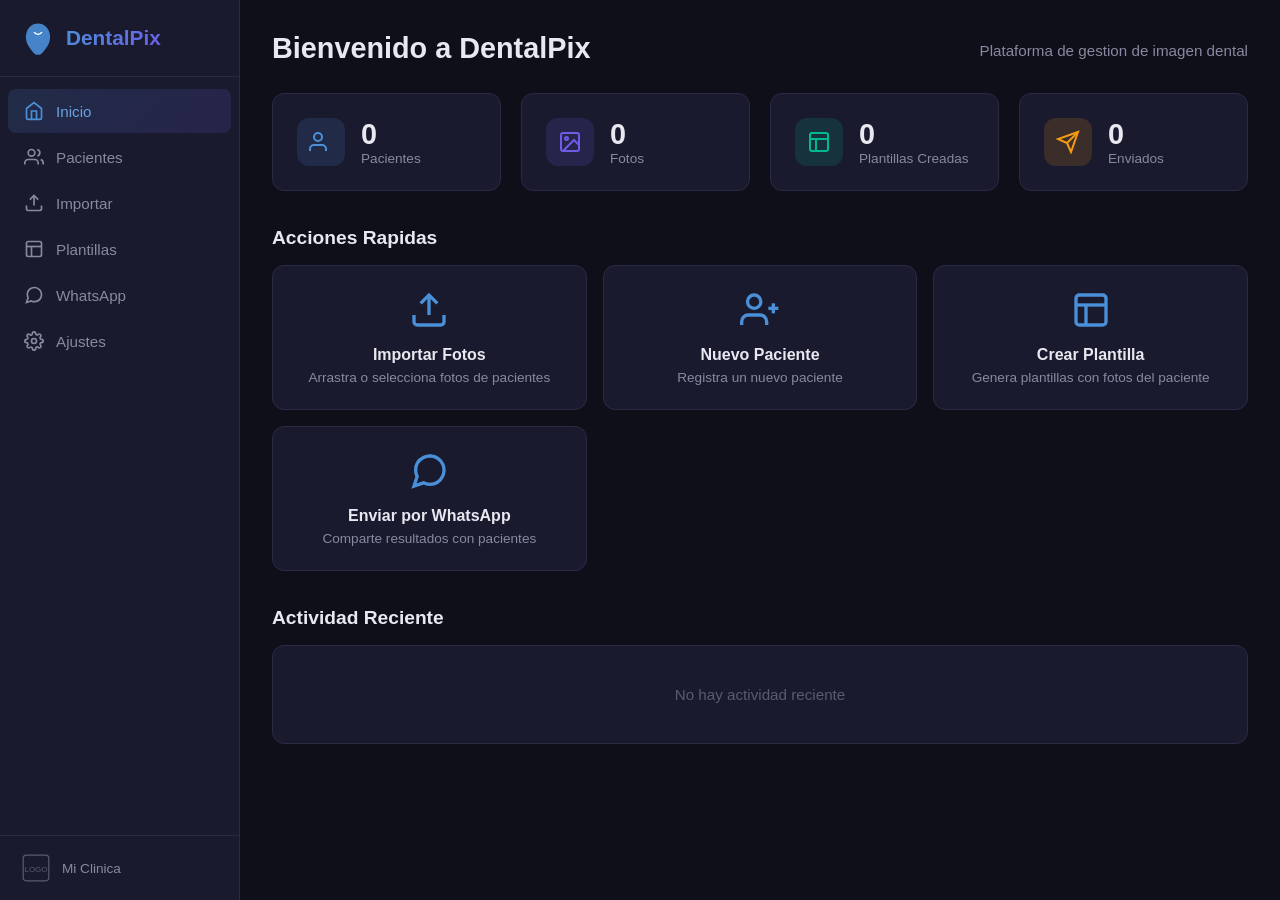
==== index.html @ 738d6d74 "feat: build DentalPix dental image platform Complete web platform for dental clinics to manage patie" ====
<!DOCTYPE html>
<html lang="es">
<head>
    <meta charset="UTF-8">
    <meta name="viewport" content="width=device-width, initial-scale=1.0">
    <title>DentalPix - Plataforma de Imagen Dental</title>
    <link rel="stylesheet" href="css/styles.css">
    <link rel="stylesheet" href="css/templates.css">
</head>
<body>
    <!-- Sidebar Navigation -->
    <nav id="sidebar">
        <div class="sidebar-header">
            <div class="brand">
                <svg class="brand-icon" viewBox="0 0 40 40" fill="none">
                    <path d="M20 4C14 4 10 8 8 12C6 16 6 22 8 26C10 30 14 36 17 38C18.5 39 19.5 39 20 38C20.5 39 21.5 39 23 38C26 36 30 30 32 26C34 22 34 16 32 12C30 8 26 4 20 4Z" fill="currentColor" opacity="0.9"/>
                    <path d="M16 14C16 14 18 16 20 16C22 16 24 14 24 14" stroke="white" stroke-width="1.5" stroke-linecap="round"/>
                </svg>
                <span class="brand-name">DentalPix</span>
            </div>
        </div>
        <ul class="nav-links">
            <li>
                <a href="#dashboard" class="nav-link active" data-view="dashboard">
                    <svg viewBox="0 0 24 24" fill="none" stroke="currentColor" stroke-width="2"><path d="M3 9l9-7 9 7v11a2 2 0 0 1-2 2H5a2 2 0 0 1-2-2z"/><polyline points="9 22 9 12 15 12 15 22"/></svg>
                    <span>Inicio</span>
                </a>
            </li>
            <li>
                <a href="#patients" class="nav-link" data-view="patients">
                    <svg viewBox="0 0 24 24" fill="none" stroke="currentColor" stroke-width="2"><path d="M17 21v-2a4 4 0 0 0-4-4H5a4 4 0 0 0-4 4v2"/><circle cx="9" cy="7" r="4"/><path d="M23 21v-2a4 4 0 0 0-3-3.87"/><path d="M16 3.13a4 4 0 0 1 0 7.75"/></svg>
                    <span>Pacientes</span>
                </a>
            </li>
            <li>
                <a href="#import" class="nav-link" data-view="import">
                    <svg viewBox="0 0 24 24" fill="none" stroke="currentColor" stroke-width="2"><path d="M21 15v4a2 2 0 0 1-2 2H5a2 2 0 0 1-2-2v-4"/><polyline points="17 8 12 3 7 8"/><line x1="12" y1="3" x2="12" y2="15"/></svg>
                    <span>Importar</span>
                </a>
            </li>
            <li>
                <a href="#templates" class="nav-link" data-view="templates">
                    <svg viewBox="0 0 24 24" fill="none" stroke="currentColor" stroke-width="2"><rect x="3" y="3" width="18" height="18" rx="2" ry="2"/><line x1="3" y1="9" x2="21" y2="9"/><line x1="9" y1="21" x2="9" y2="9"/></svg>
                    <span>Plantillas</span>
                </a>
            </li>
            <li>
                <a href="#whatsapp" class="nav-link" data-view="whatsapp">
                    <svg viewBox="0 0 24 24" fill="none" stroke="currentColor" stroke-width="2"><path d="M21 11.5a8.38 8.38 0 0 1-.9 3.8 8.5 8.5 0 0 1-7.6 4.7 8.38 8.38 0 0 1-3.8-.9L3 21l1.9-5.7a8.38 8.38 0 0 1-.9-3.8 8.5 8.5 0 0 1 4.7-7.6 8.38 8.38 0 0 1 3.8-.9h.5a8.48 8.48 0 0 1 8 8v.5z"/></svg>
                    <span>WhatsApp</span>
                </a>
            </li>
            <li>
                <a href="#settings" class="nav-link" data-view="settings">
                    <svg viewBox="0 0 24 24" fill="none" stroke="currentColor" stroke-width="2"><circle cx="12" cy="12" r="3"/><path d="M19.4 15a1.65 1.65 0 0 0 .33 1.82l.06.06a2 2 0 0 1 0 2.83 2 2 0 0 1-2.83 0l-.06-.06a1.65 1.65 0 0 0-1.82-.33 1.65 1.65 0 0 0-1 1.51V21a2 2 0 0 1-2 2 2 2 0 0 1-2-2v-.09A1.65 1.65 0 0 0 9 19.4a1.65 1.65 0 0 0-1.82.33l-.06.06a2 2 0 0 1-2.83 0 2 2 0 0 1 0-2.83l.06-.06A1.65 1.65 0 0 0 4.68 15a1.65 1.65 0 0 0-1.51-1H3a2 2 0 0 1-2-2 2 2 0 0 1 2-2h.09A1.65 1.65 0 0 0 4.6 9a1.65 1.65 0 0 0-.33-1.82l-.06-.06a2 2 0 0 1 0-2.83 2 2 0 0 1 2.83 0l.06.06A1.65 1.65 0 0 0 9 4.68a1.65 1.65 0 0 0 1-1.51V3a2 2 0 0 1 2-2 2 2 0 0 1 2 2v.09a1.65 1.65 0 0 0 1 1.51 1.65 1.65 0 0 0 1.82-.33l.06-.06a2 2 0 0 1 2.83 0 2 2 0 0 1 0 2.83l-.06.06A1.65 1.65 0 0 0 19.4 9a1.65 1.65 0 0 0 1.51 1H21a2 2 0 0 1 2 2 2 2 0 0 1-2 2h-.09a1.65 1.65 0 0 0-1.51 1z"/></svg>
                    <span>Ajustes</span>
                </a>
            </li>
        </ul>
        <div class="sidebar-footer">
            <div class="clinic-logo-small" id="sidebarLogo">
                <svg viewBox="0 0 40 40" fill="none" stroke="currentColor" stroke-width="1.5"><rect x="4" y="4" width="32" height="32" rx="4"/><text x="20" y="25" text-anchor="middle" font-size="10" fill="currentColor" stroke="none">LOGO</text></svg>
            </div>
            <span class="clinic-name" id="sidebarClinicName">Mi Clinica</span>
        </div>
    </nav>

    <!-- Main Content -->
    <main id="mainContent">
        <!-- Dashboard View -->
        <section id="view-dashboard" class="view active">
            <div class="view-header">
                <h1>Bienvenido a DentalPix</h1>
                <p class="subtitle">Plataforma de gestion de imagen dental</p>
            </div>
            <div class="stats-grid">
                <div class="stat-card">
                    <div class="stat-icon patients-icon">
                        <svg viewBox="0 0 24 24" fill="none" stroke="currentColor" stroke-width="2"><path d="M17 21v-2a4 4 0 0 0-4-4H5a4 4 0 0 0-4 4v2"/><circle cx="9" cy="7" r="4"/></svg>
                    </div>
                    <div class="stat-info">
                        <span class="stat-number" id="statPatients">0</span>
                        <span class="stat-label">Pacientes</span>
                    </div>
                </div>
                <div class="stat-card">
                    <div class="stat-icon photos-icon">
                        <svg viewBox="0 0 24 24" fill="none" stroke="currentColor" stroke-width="2"><rect x="3" y="3" width="18" height="18" rx="2"/><circle cx="8.5" cy="8.5" r="1.5"/><polyline points="21 15 16 10 5 21"/></svg>
                    </div>
                    <div class="stat-info">
                        <span class="stat-number" id="statPhotos">0</span>
                        <span class="stat-label">Fotos</span>
                    </div>
                </div>
                <div class="stat-card">
                    <div class="stat-icon templates-icon">
                        <svg viewBox="0 0 24 24" fill="none" stroke="currentColor" stroke-width="2"><rect x="3" y="3" width="18" height="18" rx="2" ry="2"/><line x1="3" y1="9" x2="21" y2="9"/><line x1="9" y1="21" x2="9" y2="9"/></svg>
                    </div>
                    <div class="stat-info">
                        <span class="stat-number" id="statTemplates">0</span>
                        <span class="stat-label">Plantillas Creadas</span>
                    </div>
                </div>
                <div class="stat-card">
                    <div class="stat-icon sent-icon">
                        <svg viewBox="0 0 24 24" fill="none" stroke="currentColor" stroke-width="2"><line x1="22" y1="2" x2="11" y2="13"/><polygon points="22 2 15 22 11 13 2 9 22 2"/></svg>
                    </div>
                    <div class="stat-info">
                        <span class="stat-number" id="statSent">0</span>
                        <span class="stat-label">Enviados</span>
                    </div>
                </div>
            </div>
            <div class="dashboard-actions">
                <h2>Acciones Rapidas</h2>
                <div class="action-cards">
                    <div class="action-card" onclick="window.app.navigate('import')">
                        <svg viewBox="0 0 24 24" fill="none" stroke="currentColor" stroke-width="2"><path d="M21 15v4a2 2 0 0 1-2 2H5a2 2 0 0 1-2-2v-4"/><polyline points="17 8 12 3 7 8"/><line x1="12" y1="3" x2="12" y2="15"/></svg>
                        <h3>Importar Fotos</h3>
                        <p>Arrastra o selecciona fotos de pacientes</p>
                    </div>
                    <div class="action-card" onclick="window.app.navigate('patients')">
                        <svg viewBox="0 0 24 24" fill="none" stroke="currentColor" stroke-width="2"><path d="M16 21v-2a4 4 0 0 0-4-4H5a4 4 0 0 0-4 4v2"/><circle cx="8.5" cy="7" r="4"/><line x1="20" y1="8" x2="20" y2="14"/><line x1="23" y1="11" x2="17" y2="11"/></svg>
                        <h3>Nuevo Paciente</h3>
                        <p>Registra un nuevo paciente</p>
                    </div>
                    <div class="action-card" onclick="window.app.navigate('templates')">
                        <svg viewBox="0 0 24 24" fill="none" stroke="currentColor" stroke-width="2"><rect x="3" y="3" width="18" height="18" rx="2" ry="2"/><line x1="3" y1="9" x2="21" y2="9"/><line x1="9" y1="21" x2="9" y2="9"/></svg>
                        <h3>Crear Plantilla</h3>
                        <p>Genera plantillas con fotos del paciente</p>
                    </div>
                    <div class="action-card" onclick="window.app.navigate('whatsapp')">
                        <svg viewBox="0 0 24 24" fill="none" stroke="currentColor" stroke-width="2"><path d="M21 11.5a8.38 8.38 0 0 1-.9 3.8 8.5 8.5 0 0 1-7.6 4.7 8.38 8.38 0 0 1-3.8-.9L3 21l1.9-5.7a8.38 8.38 0 0 1-.9-3.8 8.5 8.5 0 0 1 4.7-7.6 8.38 8.38 0 0 1 3.8-.9h.5a8.48 8.48 0 0 1 8 8v.5z"/></svg>
                        <h3>Enviar por WhatsApp</h3>
                        <p>Comparte resultados con pacientes</p>
                    </div>
                </div>
            </div>
            <div class="recent-activity">
                <h2>Actividad Reciente</h2>
                <div id="recentActivity" class="activity-list">
                    <p class="empty-state">No hay actividad reciente</p>
                </div>
            </div>
        </section>

        <!-- Patients View -->
        <section id="view-patients" class="view">
            <div class="view-header">
                <h1>Pacientes</h1>
                <button class="btn btn-primary" id="btnNewPatient">
                    <svg viewBox="0 0 24 24" fill="none" stroke="currentColor" stroke-width="2"><line x1="12" y1="5" x2="12" y2="19"/><line x1="5" y1="12" x2="19" y2="12"/></svg>
                    Nuevo Paciente
                </button>
            </div>
            <div class="search-bar">
                <svg viewBox="0 0 24 24" fill="none" stroke="currentColor" stroke-width="2"><circle cx="11" cy="11" r="8"/><line x1="21" y1="21" x2="16.65" y2="16.65"/></svg>
                <input type="text" id="searchPatients" placeholder="Buscar paciente por nombre o telefono...">
            </div>
            <div id="patientsList" class="patients-grid">
                <div class="empty-state-card">
                    <svg viewBox="0 0 24 24" fill="none" stroke="currentColor" stroke-width="1.5"><path d="M16 21v-2a4 4 0 0 0-4-4H5a4 4 0 0 0-4 4v2"/><circle cx="8.5" cy="7" r="4"/><line x1="20" y1="8" x2="20" y2="14"/><line x1="23" y1="11" x2="17" y2="11"/></svg>
                    <h3>No hay pacientes</h3>
                    <p>Registra tu primer paciente para comenzar</p>
                </div>
            </div>
        </section>

        <!-- Import View -->
        <section id="view-import" class="view">
            <div class="view-header">
                <h1>Importar Fotos</h1>
                <div class="import-patient-selector">
                    <label for="importPatientSelect">Paciente:</label>
                    <select id="importPatientSelect">
                        <option value="">-- Seleccionar paciente --</option>
                    </select>
                    <select id="importPhotoType">
                        <option value="initial">Fotos Iniciales</option>
                        <option value="final">Fotos Finales</option>
                    </select>
                </div>
            </div>
            <div class="import-area" id="dropZone">
                <div class="drop-zone-content">
                    <svg viewBox="0 0 64 64" fill="none" stroke="currentColor" stroke-width="2">
                        <rect x="8" y="8" width="48" height="48" rx="4" stroke-dasharray="4 4"/>
                        <polyline points="40 28 32 20 24 28"/>
                        <line x1="32" y1="20" x2="32" y2="44"/>
                    </svg>
                    <h3>Arrastra tus fotos aqui</h3>
                    <p>o haz clic para seleccionar archivos</p>
                    <p class="drop-hint">Soporta JPG, PNG, WEBP - Maximo 20MB por imagen</p>
                    <input type="file" id="fileInput" multiple accept="image/*" hidden>
                    <button class="btn btn-secondary" id="btnSelectFiles">Seleccionar Archivos</button>
                    <button class="btn btn-outline" id="btnSelectFolder">Seleccionar Carpeta</button>
                    <input type="file" id="folderInput" webkitdirectory directory multiple hidden>
                </div>
            </div>
            <div class="import-options">
                <label class="checkbox-label">
                    <input type="checkbox" id="autoCropEnabled" checked>
                    <span>Recorte automatico inteligente</span>
                </label>
                <label class="checkbox-label">
                    <input type="checkbox" id="autoEnhance" checked>
                    <span>Mejora automatica de brillo/contraste</span>
                </label>
            </div>
            <div id="importPreview" class="import-preview" style="display:none">
                <h2>Vista Previa <span id="importCount"></span></h2>
                <div id="previewGrid" class="preview-grid"></div>
                <div class="import-actions">
                    <button class="btn btn-primary" id="btnConfirmImport">Confirmar Importacion</button>
                    <button class="btn btn-secondary" id="btnClearImport">Limpiar</button>
                </div>
            </div>
        </section>

        <!-- Templates View -->
        <section id="view-templates" class="view">
            <div class="view-header">
                <h1>Plantillas</h1>
                <div class="template-controls">
                    <select id="templatePatientSelect">
                        <option value="">-- Seleccionar paciente --</option>
                    </select>
                    <select id="templateType">
                        <option value="initial">Plantilla Inicial</option>
                        <option value="final">Plantilla Final</option>
                        <option value="comparison">Antes / Despues</option>
                    </select>
                </div>
            </div>
            <div class="template-selector">
                <h2>Elige un Estilo de Plantilla</h2>
                <div id="templateOptions" class="template-options">
                    <div class="template-option selected" data-template="classic">
                        <div class="template-thumb classic-thumb">
                            <div class="t-row"><div class="t-cell"></div><div class="t-cell"></div></div>
                            <div class="t-row"><div class="t-cell"></div><div class="t-cell"></div></div>
                        </div>
                        <span>Clasico 2x2</span>
                    </div>
                    <div class="template-option" data-template="modern">
                        <div class="template-thumb modern-thumb">
                            <div class="t-cell wide"></div>
                            <div class="t-row"><div class="t-cell"></div><div class="t-cell"></div><div class="t-cell"></div></div>
                        </div>
                        <span>Moderno</span>
                    </div>
                    <div class="template-option" data-template="elegant">
                        <div class="template-thumb elegant-thumb">
                            <div class="t-row"><div class="t-cell"></div><div class="t-cell tall"></div></div>
                            <div class="t-cell wide"></div>
                        </div>
                        <span>Elegante</span>
                    </div>
                    <div class="template-option" data-template="grid3">
                        <div class="template-thumb grid3-thumb">
                            <div class="t-row"><div class="t-cell"></div><div class="t-cell"></div><div class="t-cell"></div></div>
                            <div class="t-row"><div class="t-cell"></div><div class="t-cell"></div><div class="t-cell"></div></div>
                        </div>
                        <span>Cuadricula 3x2</span>
                    </div>
                    <div class="template-option" data-template="beforeafter">
                        <div class="template-thumb ba-thumb">
                            <div class="t-row"><div class="t-cell"></div><div class="t-divider"></div><div class="t-cell"></div></div>
                        </div>
                        <span>Antes/Despues</span>
                    </div>
                    <div class="template-option" data-template="panoramic">
                        <div class="template-thumb pano-thumb">
                            <div class="t-cell wide"></div>
                            <div class="t-row"><div class="t-cell"></div><div class="t-cell"></div></div>
                        </div>
                        <span>Panoramico</span>
                    </div>
                </div>
            </div>
            <div class="template-customization">
                <div class="custom-row">
                    <label>Color de fondo:</label>
                    <input type="color" id="templateBgColor" value="#1a1a2e">
                    <label>Color del texto:</label>
                    <input type="color" id="templateTextColor" value="#ffffff">
                    <label>Borde de fotos:</label>
                    <input type="range" id="templateBorderRadius" min="0" max="20" value="8">
                    <span id="borderRadiusValue">8px</span>
                </div>
                <div class="custom-row">
                    <label>Titulo:</label>
                    <input type="text" id="templateTitle" placeholder="Ej: Tratamiento Ortodoncia">
                    <label>Subtitulo:</label>
                    <input type="text" id="templateSubtitle" placeholder="Ej: Paciente: Juan Garcia">
                </div>
            </div>
            <div class="template-canvas-container">
                <canvas id="templateCanvas" width="1200" height="900"></canvas>
            </div>
            <div class="template-actions">
                <button class="btn btn-primary" id="btnGenerateTemplate">Generar Plantilla</button>
                <button class="btn btn-secondary" id="btnDownloadTemplate">Descargar PNG</button>
                <button class="btn btn-success" id="btnShareWhatsApp">Enviar por WhatsApp</button>
            </div>
        </section>

        <!-- WhatsApp View -->
        <section id="view-whatsapp" class="view">
            <div class="view-header">
                <h1>Centro de WhatsApp</h1>
                <p class="subtitle">Envia plantillas a tus pacientes y gestiona comandos rapidos</p>
            </div>
            <div class="whatsapp-layout">
                <div class="whatsapp-command-panel">
                    <h2>Comando Rapido</h2>
                    <p class="help-text">Escribe el nombre del paciente para buscar automaticamente sus fotos y generar la plantilla</p>
                    <div class="command-input-area">
                        <div class="command-prefix">&gt;</div>
                        <input type="text" id="whatsappCommand" placeholder="Nombre del paciente..." autocomplete="off">
                        <button class="btn btn-primary" id="btnExecuteCommand">Buscar</button>
                    </div>
                    <div id="commandResults" class="command-results" style="display:none"></div>
                </div>
                <div class="whatsapp-send-panel">
                    <h2>Envio Directo</h2>
                    <div class="send-form">
                        <div class="form-group">
                            <label>Paciente:</label>
                            <select id="whatsappPatientSelect">
                                <option value="">-- Seleccionar --</option>
                            </select>
                        </div>
                        <div class="form-group">
                            <label>Telefono:</label>
                            <input type="tel" id="whatsappPhone" placeholder="+34 612 345 678">
                        </div>
                        <div class="form-group">
                            <label>Mensaje:</label>
                            <textarea id="whatsappMessage" rows="4" placeholder="Hola {nombre}, aqui tienes tus fotos del tratamiento..."></textarea>
                        </div>
                        <div class="form-group">
                            <label>Adjuntar:</label>
                            <div class="attachment-options">
                                <label class="checkbox-label">
                                    <input type="checkbox" id="attachInitial" checked>
                                    <span>Plantilla Inicial</span>
                                </label>
                                <label class="checkbox-label">
                                    <input type="checkbox" id="attachFinal">
                                    <span>Plantilla Final</span>
                                </label>
                                <label class="checkbox-label">
                                    <input type="checkbox" id="attachComparison">
                                    <span>Antes/Despues</span>
                                </label>
                            </div>
                        </div>
                        <button class="btn btn-success btn-large" id="btnSendWhatsApp">
                            <svg viewBox="0 0 24 24" fill="none" stroke="currentColor" stroke-width="2"><path d="M21 11.5a8.38 8.38 0 0 1-.9 3.8 8.5 8.5 0 0 1-7.6 4.7 8.38 8.38 0 0 1-3.8-.9L3 21l1.9-5.7a8.38 8.38 0 0 1-.9-3.8 8.5 8.5 0 0 1 4.7-7.6 8.38 8.38 0 0 1 3.8-.9h.5a8.48 8.48 0 0 1 8 8v.5z"/></svg>
                            Enviar por WhatsApp
                        </button>
                    </div>
                </div>
            </div>
            <div class="whatsapp-history">
                <h2>Historial de Envios</h2>
                <div id="sendHistory" class="history-list">
                    <p class="empty-state">No hay envios registrados</p>
                </div>
            </div>
        </section>

        <!-- Settings View -->
        <section id="view-settings" class="view">
            <div class="view-header">
                <h1>Ajustes de la Clinica</h1>
            </div>
            <div class="settings-grid">
                <div class="settings-card">
                    <h2>Datos de la Clinica</h2>
                    <div class="form-group">
                        <label>Nombre de la Clinica:</label>
                        <input type="text" id="settingClinicName" placeholder="Clinica Dental Ejemplo">
                    </div>
                    <div class="form-group">
                        <label>Telefono:</label>
                        <input type="tel" id="settingClinicPhone" placeholder="+34 912 345 678">
                    </div>
                    <div class="form-group">
                        <label>Email:</label>
                        <input type="email" id="settingClinicEmail" placeholder="info@clinica.com">
                    </div>
                    <div class="form-group">
                        <label>Web:</label>
                        <input type="url" id="settingClinicWeb" placeholder="https://www.clinica.com">
                    </div>
                    <div class="form-group">
                        <label>Direccion:</label>
                        <input type="text" id="settingClinicAddress" placeholder="Calle Ejemplo 123, Madrid">
                    </div>
                </div>
                <div class="settings-card">
                    <h2>Logo de la Clinica</h2>
                    <div class="logo-upload-area" id="logoUploadArea">
                        <div id="logoPreview" class="logo-preview">
                            <svg viewBox="0 0 64 64" fill="none" stroke="currentColor" stroke-width="1.5"><rect x="8" y="8" width="48" height="48" rx="8"/><circle cx="24" cy="28" r="6"/><path d="M56 44L42 30L16 56"/></svg>
                            <p>Arrastra tu logo aqui o haz clic</p>
                        </div>
                        <input type="file" id="logoInput" accept="image/*" hidden>
                    </div>
                    <button class="btn btn-secondary" id="btnRemoveLogo">Quitar Logo</button>
                </div>
                <div class="settings-card">
                    <h2>Ruta de Pacientes</h2>
                    <p class="help-text">Configura la ruta base donde se guardan las carpetas de los pacientes. Cada paciente tendra su propia carpeta con subcarpetas para fotos iniciales y finales.</p>
                    <div class="form-group">
                        <label>Ruta base:</label>
                        <input type="text" id="settingBasePath" placeholder="C:\Clinica\Pacientes">
                    </div>
                    <div class="folder-structure-preview">
                        <code>
                            <div>📁 Pacientes/</div>
                            <div>&nbsp;&nbsp;📁 Garcia_Juan/</div>
                            <div>&nbsp;&nbsp;&nbsp;&nbsp;📁 01_Inicial/</div>
                            <div>&nbsp;&nbsp;&nbsp;&nbsp;&nbsp;&nbsp;📷 foto1.jpg</div>
                            <div>&nbsp;&nbsp;&nbsp;&nbsp;📁 02_Progreso/</div>
                            <div>&nbsp;&nbsp;&nbsp;&nbsp;📁 03_Final/</div>
                            <div>&nbsp;&nbsp;&nbsp;&nbsp;&nbsp;&nbsp;📷 foto1.jpg</div>
                        </code>
                    </div>
                </div>
                <div class="settings-card">
                    <h2>Mensajes Predeterminados</h2>
                    <div class="form-group">
                        <label>Mensaje inicial:</label>
                        <textarea id="settingMsgInitial" rows="3" placeholder="Hola {nombre}, estas son las fotos del inicio de tu tratamiento en {clinica}.">Hola {nombre}, estas son las fotos del inicio de tu tratamiento en {clinica}. Estamos encantados de acompanarte en este proceso.</textarea>
                    </div>
                    <div class="form-group">
                        <label>Mensaje final:</label>
                        <textarea id="settingMsgFinal" rows="3" placeholder="Hola {nombre}, mira los increibles resultados de tu tratamiento en {clinica}!">Hola {nombre}, mira los increibles resultados de tu tratamiento en {clinica}! Estamos muy contentos con tu progreso. Si conoces a alguien que necesite tratamiento, no dudes en recomendarnos.</textarea>
                    </div>
                    <div class="form-group">
                        <label>Mensaje comparacion:</label>
                        <textarea id="settingMsgComparison" rows="3" placeholder="Hola {nombre}, observa tu transformacion antes y despues...">Hola {nombre}, observa tu increible transformacion con {clinica}! Antes y despues de tu tratamiento. Nos encanta ver estos resultados.</textarea>
                    </div>
                </div>
            </div>
            <div class="settings-actions">
                <button class="btn btn-primary" id="btnSaveSettings">Guardar Ajustes</button>
                <button class="btn btn-danger" id="btnResetSettings">Restablecer</button>
            </div>
        </section>
    </main>

    <!-- Modal: New Patient -->
    <div class="modal-overlay" id="modalNewPatient">
        <div class="modal">
            <div class="modal-header">
                <h2>Nuevo Paciente</h2>
                <button class="modal-close" data-close-modal="modalNewPatient">&times;</button>
            </div>
            <div class="modal-body">
                <div class="form-group">
                    <label>Nombre completo:</label>
                    <input type="text" id="patientName" placeholder="Juan Garcia Lopez" required>
                </div>
                <div class="form-group">
                    <label>Telefono (WhatsApp):</label>
                    <input type="tel" id="patientPhone" placeholder="+34 612 345 678">
                </div>
                <div class="form-group">
                    <label>Email:</label>
                    <input type="email" id="patientEmail" placeholder="juan@email.com">
                </div>
                <div class="form-group">
                    <label>Tratamiento:</label>
                    <select id="patientTreatment">
                        <option value="ortodoncia">Ortodoncia</option>
                        <option value="blanqueamiento">Blanqueamiento</option>
                        <option value="implantes">Implantes</option>
                        <option value="carillas">Carillas</option>
                        <option value="endodoncia">Endodoncia</option>
                        <option value="periodoncia">Periodoncia</option>
                        <option value="otro">Otro</option>
                    </select>
                </div>
                <div class="form-group">
                    <label>Notas:</label>
                    <textarea id="patientNotes" rows="2" placeholder="Notas adicionales..."></textarea>
                </div>
            </div>
            <div class="modal-footer">
                <button class="btn btn-secondary" data-close-modal="modalNewPatient">Cancelar</button>
                <button class="btn btn-primary" id="btnSavePatient">Guardar Paciente</button>
            </div>
        </div>
    </div>

    <!-- Modal: Patient Detail -->
    <div class="modal-overlay" id="modalPatientDetail">
        <div class="modal modal-large">
            <div class="modal-header">
                <h2 id="detailPatientName">Paciente</h2>
                <button class="modal-close" data-close-modal="modalPatientDetail">&times;</button>
            </div>
            <div class="modal-body">
                <div class="patient-detail-tabs">
                    <button class="tab-btn active" data-tab="info">Info</button>
                    <button class="tab-btn" data-tab="initial-photos">Fotos Iniciales</button>
                    <button class="tab-btn" data-tab="final-photos">Fotos Finales</button>
                </div>
                <div class="tab-content active" id="tab-info">
                    <div id="patientDetailInfo"></div>
                </div>
                <div class="tab-content" id="tab-initial-photos">
                    <div id="initialPhotosGrid" class="photos-grid"></div>
                    <button class="btn btn-secondary btn-small" id="btnAddInitialPhotos">Agregar Fotos Iniciales</button>
                </div>
                <div class="tab-content" id="tab-final-photos">
                    <div id="finalPhotosGrid" class="photos-grid"></div>
                    <button class="btn btn-secondary btn-small" id="btnAddFinalPhotos">Agregar Fotos Finales</button>
                </div>
            </div>
            <div class="modal-footer">
                <button class="btn btn-danger" id="btnDeletePatient">Eliminar Paciente</button>
                <button class="btn btn-primary" id="btnCreateTemplateFromDetail">Crear Plantilla</button>
            </div>
        </div>
    </div>

    <!-- Toast Container -->
    <div id="toastContainer" class="toast-container"></div>

    <!-- Before/After Comparison Slider (Overlay) -->
    <div class="comparison-overlay" id="comparisonOverlay" style="display:none">
        <div class="comparison-container">
            <button class="modal-close comparison-close" id="closeComparison">&times;</button>
            <h2>Comparacion Antes / Despues</h2>
            <div class="comparison-slider" id="comparisonSlider">
                <div class="comparison-before" id="comparisonBefore">
                    <img id="comparisonBeforeImg" alt="Antes">
                    <span class="comparison-label">ANTES</span>
                </div>
                <div class="comparison-after" id="comparisonAfter">
                    <img id="comparisonAfterImg" alt="Despues">
                    <span class="comparison-label">DESPUES</span>
                </div>
                <div class="comparison-handle" id="comparisonHandle">
                    <div class="handle-line"></div>
                    <div class="handle-circle">
                        <svg viewBox="0 0 24 24" fill="none" stroke="white" stroke-width="2"><polyline points="15 18 9 12 15 6"/><polyline points="9 18 15 12 9 6" transform="translate(6,0)"/></svg>
                    </div>
                    <div class="handle-line"></div>
                </div>
            </div>
        </div>
    </div>

    <script src="js/storage.js"></script>
    <script src="js/cropper.js"></script>
    <script src="js/templates.js"></script>
    <script src="js/whatsapp.js"></script>
    <script src="js/patients.js"></script>
    <script src="js/ui.js"></script>
    <script src="js/app.js"></script>
</body>
</html>
---- css/styles.css ----
/* ===== DentalPix - Main Styles ===== */
:root {
    --primary: #4a90d9;
    --primary-dark: #3a7bc8;
    --primary-light: #6ba3e0;
    --secondary: #6c5ce7;
    --success: #00b894;
    --success-dark: #00a381;
    --danger: #e74c3c;
    --warning: #f39c12;
    --bg-dark: #0f0f1a;
    --bg-card: #1a1a2e;
    --bg-card-hover: #222240;
    --bg-input: #16162b;
    --text-primary: #e8e8f0;
    --text-secondary: #8888a0;
    --text-muted: #5a5a70;
    --border: #2a2a45;
    --border-light: #3a3a55;
    --sidebar-width: 240px;
    --radius: 12px;
    --radius-sm: 8px;
    --shadow: 0 4px 24px rgba(0,0,0,0.3);
    --transition: 0.2s ease;
}

* {
    margin: 0;
    padding: 0;
    box-sizing: border-box;
}

body {
    font-family: -apple-system, BlinkMacSystemFont, 'Segoe UI', Roboto, Oxygen, Ubuntu, sans-serif;
    background: var(--bg-dark);
    color: var(--text-primary);
    display: flex;
    min-height: 100vh;
    overflow-x: hidden;
}

/* ===== Scrollbar ===== */
::-webkit-scrollbar { width: 6px; }
::-webkit-scrollbar-track { background: transparent; }
::-webkit-scrollbar-thumb { background: var(--border); border-radius: 3px; }
::-webkit-scrollbar-thumb:hover { background: var(--border-light); }

/* ===== Sidebar ===== */
#sidebar {
    width: var(--sidebar-width);
    min-height: 100vh;
    background: var(--bg-card);
    border-right: 1px solid var(--border);
    display: flex;
    flex-direction: column;
    position: fixed;
    left: 0;
    top: 0;
    z-index: 100;
}

.sidebar-header {
    padding: 20px;
    border-bottom: 1px solid var(--border);
}

.brand {
    display: flex;
    align-items: center;
    gap: 10px;
}

.brand-icon {
    width: 36px;
    height: 36px;
    color: var(--primary);
}

.brand-name {
    font-size: 1.3rem;
    font-weight: 700;
    background: linear-gradient(135deg, var(--primary), var(--secondary));
    -webkit-background-clip: text;
    -webkit-text-fill-color: transparent;
    background-clip: text;
}

.nav-links {
    list-style: none;
    padding: 12px 8px;
    flex: 1;
}

.nav-link {
    display: flex;
    align-items: center;
    gap: 12px;
    padding: 12px 16px;
    color: var(--text-secondary);
    text-decoration: none;
    border-radius: var(--radius-sm);
    transition: all var(--transition);
    margin-bottom: 2px;
    font-size: 0.95rem;
}

.nav-link svg {
    width: 20px;
    height: 20px;
    flex-shrink: 0;
}

.nav-link:hover {
    background: var(--bg-card-hover);
    color: var(--text-primary);
}

.nav-link.active {
    background: linear-gradient(135deg, rgba(74,144,217,0.15), rgba(108,92,231,0.15));
    color: var(--primary-light);
    font-weight: 500;
}

.nav-link.active svg {
    color: var(--primary);
}

.sidebar-footer {
    padding: 16px 20px;
    border-top: 1px solid var(--border);
    display: flex;
    align-items: center;
    gap: 10px;
}

.clinic-logo-small {
    width: 32px;
    height: 32px;
    border-radius: 6px;
    overflow: hidden;
    flex-shrink: 0;
}

.clinic-logo-small svg {
    width: 100%;
    height: 100%;
    color: var(--text-muted);
}

.clinic-logo-small img {
    width: 100%;
    height: 100%;
    object-fit: cover;
}

.clinic-name {
    font-size: 0.85rem;
    color: var(--text-secondary);
    white-space: nowrap;
    overflow: hidden;
    text-overflow: ellipsis;
}

/* ===== Main Content ===== */
#mainContent {
    margin-left: var(--sidebar-width);
    flex: 1;
    padding: 32px;
    min-height: 100vh;
}

.view {
    display: none;
    animation: fadeIn 0.3s ease;
}

.view.active {
    display: block;
}

@keyframes fadeIn {
    from { opacity: 0; transform: translateY(8px); }
    to { opacity: 1; transform: translateY(0); }
}

.view-header {
    display: flex;
    justify-content: space-between;
    align-items: center;
    margin-bottom: 28px;
    flex-wrap: wrap;
    gap: 16px;
}

.view-header h1 {
    font-size: 1.8rem;
    font-weight: 700;
}

.subtitle {
    color: var(--text-secondary);
    margin-top: 4px;
    font-size: 0.95rem;
}

/* ===== Buttons ===== */
.btn {
    display: inline-flex;
    align-items: center;
    gap: 8px;
    padding: 10px 20px;
    border: none;
    border-radius: var(--radius-sm);
    font-size: 0.9rem;
    font-weight: 500;
    cursor: pointer;
    transition: all var(--transition);
    text-decoration: none;
}

.btn svg {
    width: 18px;
    height: 18px;
}

.btn-primary {
    background: linear-gradient(135deg, var(--primary), var(--primary-dark));
    color: white;
}
.btn-primary:hover { filter: brightness(1.1); transform: translateY(-1px); }

.btn-secondary {
    background: var(--bg-card-hover);
    color: var(--text-primary);
    border: 1px solid var(--border);
}
.btn-secondary:hover { background: var(--border); }

.btn-success {
    background: linear-gradient(135deg, var(--success), var(--success-dark));
    color: white;
}
.btn-success:hover { filter: brightness(1.1); transform: translateY(-1px); }

.btn-danger {
    background: var(--danger);
    color: white;
}
.btn-danger:hover { filter: brightness(1.1); }

.btn-outline {
    background: transparent;
    color: var(--primary);
    border: 1px solid var(--primary);
}
.btn-outline:hover { background: rgba(74,144,217,0.1); }

.btn-large {
    padding: 14px 28px;
    font-size: 1rem;
}

.btn-small {
    padding: 6px 14px;
    font-size: 0.85rem;
}

/* ===== Stats Grid ===== */
.stats-grid {
    display: grid;
    grid-template-columns: repeat(auto-fit, minmax(220px, 1fr));
    gap: 20px;
    margin-bottom: 36px;
}

.stat-card {
    background: var(--bg-card);
    border: 1px solid var(--border);
    border-radius: var(--radius);
    padding: 24px;
    display: flex;
    align-items: center;
    gap: 16px;
    transition: all var(--transition);
}

.stat-card:hover {
    border-color: var(--border-light);
    transform: translateY(-2px);
    box-shadow: var(--shadow);
}

.stat-icon {
    width: 48px;
    height: 48px;
    border-radius: 12px;
    display: flex;
    align-items: center;
    justify-content: center;
}

.stat-icon svg {
    width: 24px;
    height: 24px;
}

.patients-icon { background: rgba(74,144,217,0.15); color: var(--primary); }
.photos-icon { background: rgba(108,92,231,0.15); color: var(--secondary); }
.templates-icon { background: rgba(0,184,148,0.15); color: var(--success); }
.sent-icon { background: rgba(243,156,18,0.15); color: var(--warning); }

.stat-info {
    display: flex;
    flex-direction: column;
}

.stat-number {
    font-size: 1.8rem;
    font-weight: 700;
}

.stat-label {
    font-size: 0.85rem;
    color: var(--text-secondary);
}

/* ===== Action Cards ===== */
.dashboard-actions { margin-bottom: 36px; }
.dashboard-actions h2, .recent-activity h2 {
    font-size: 1.2rem;
    margin-bottom: 16px;
    color: var(--text-primary);
}

.action-cards {
    display: grid;
    grid-template-columns: repeat(auto-fit, minmax(240px, 1fr));
    gap: 16px;
}

.action-card {
    background: var(--bg-card);
    border: 1px solid var(--border);
    border-radius: var(--radius);
    padding: 24px;
    cursor: pointer;
    transition: all var(--transition);
    text-align: center;
}

.action-card:hover {
    border-color: var(--primary);
    background: var(--bg-card-hover);
    transform: translateY(-3px);
    box-shadow: var(--shadow);
}

.action-card svg {
    width: 40px;
    height: 40px;
    color: var(--primary);
    margin-bottom: 12px;
}

.action-card h3 {
    font-size: 1rem;
    margin-bottom: 6px;
}

.action-card p {
    font-size: 0.85rem;
    color: var(--text-secondary);
}

/* ===== Activity ===== */
.activity-list {
    background: var(--bg-card);
    border: 1px solid var(--border);
    border-radius: var(--radius);
    padding: 20px;
}

.activity-item {
    display: flex;
    align-items: center;
    gap: 12px;
    padding: 10px 0;
    border-bottom: 1px solid var(--border);
}

.activity-item:last-child { border-bottom: none; }

.activity-dot {
    width: 8px;
    height: 8px;
    border-radius: 50%;
    flex-shrink: 0;
}

.activity-dot.import { background: var(--primary); }
.activity-dot.template { background: var(--success); }
.activity-dot.send { background: var(--warning); }
.activity-dot.patient { background: var(--secondary); }

.activity-text { flex: 1; font-size: 0.9rem; }
.activity-time { font-size: 0.8rem; color: var(--text-muted); }

.empty-state {
    color: var(--text-muted);
    text-align: center;
    padding: 20px;
    font-size: 0.95rem;
}

/* ===== Search Bar ===== */
.search-bar {
    display: flex;
    align-items: center;
    gap: 10px;
    background: var(--bg-card);
    border: 1px solid var(--border);
    border-radius: var(--radius-sm);
    padding: 10px 16px;
    margin-bottom: 24px;
    transition: border-color var(--transition);
}

.search-bar:focus-within { border-color: var(--primary); }

.search-bar svg {
    width: 20px;
    height: 20px;
    color: var(--text-muted);
}

.search-bar input {
    flex: 1;
    background: none;
    border: none;
    color: var(--text-primary);
    font-size: 0.95rem;
    outline: none;
}

.search-bar input::placeholder { color: var(--text-muted); }

/* ===== Patients Grid ===== */
.patients-grid {
    display: grid;
    grid-template-columns: repeat(auto-fill, minmax(280px, 1fr));
    gap: 16px;
}

.patient-card {
    background: var(--bg-card);
    border: 1px solid var(--border);
    border-radius: var(--radius);
    padding: 20px;
    cursor: pointer;
    transition: all var(--transition);
}

.patient-card:hover {
    border-color: var(--primary);
    transform: translateY(-2px);
    box-shadow: var(--shadow);
}

.patient-card-header {
    display: flex;
    align-items: center;
    gap: 12px;
    margin-bottom: 12px;
}

.patient-avatar {
    width: 44px;
    height: 44px;
    border-radius: 50%;
    background: linear-gradient(135deg, var(--primary), var(--secondary));
    display: flex;
    align-items: center;
    justify-content: center;
    color: white;
    font-weight: 600;
    font-size: 1.1rem;
    flex-shrink: 0;
}

.patient-card-info h3 {
    font-size: 1rem;
    margin-bottom: 2px;
}

.patient-card-info p {
    font-size: 0.8rem;
    color: var(--text-muted);
}

.patient-card-stats {
    display: flex;
    gap: 16px;
    padding-top: 12px;
    border-top: 1px solid var(--border);
}

.patient-stat {
    display: flex;
    align-items: center;
    gap: 6px;
    font-size: 0.8rem;
    color: var(--text-secondary);
}

.patient-stat svg {
    width: 14px;
    height: 14px;
}

.empty-state-card {
    grid-column: 1 / -1;
    text-align: center;
    padding: 60px 20px;
    color: var(--text-muted);
}

.empty-state-card svg {
    width: 64px;
    height: 64px;
    margin-bottom: 16px;
    opacity: 0.5;
}

.empty-state-card h3 {
    margin-bottom: 8px;
    color: var(--text-secondary);
}

/* ===== Import Area ===== */
.import-patient-selector {
    display: flex;
    align-items: center;
    gap: 12px;
    flex-wrap: wrap;
}

.import-patient-selector label {
    font-size: 0.9rem;
    color: var(--text-secondary);
}

.import-area {
    border: 2px dashed var(--border);
    border-radius: var(--radius);
    padding: 60px 20px;
    text-align: center;
    background: var(--bg-card);
    transition: all var(--transition);
    cursor: pointer;
    margin-bottom: 20px;
}

.import-area:hover, .import-area.drag-over {
    border-color: var(--primary);
    background: rgba(74,144,217,0.05);
}

.import-area.drag-over {
    transform: scale(1.01);
}

.drop-zone-content svg {
    width: 64px;
    height: 64px;
    color: var(--text-muted);
    margin-bottom: 16px;
}

.drop-zone-content h3 {
    font-size: 1.2rem;
    margin-bottom: 8px;
}

.drop-zone-content p {
    color: var(--text-secondary);
    margin-bottom: 4px;
}

.drop-hint {
    font-size: 0.8rem !important;
    color: var(--text-muted) !important;
    margin-bottom: 16px !important;
}

.import-options {
    display: flex;
    gap: 24px;
    margin-bottom: 24px;
    flex-wrap: wrap;
}

.checkbox-label {
    display: flex;
    align-items: center;
    gap: 8px;
    cursor: pointer;
    font-size: 0.9rem;
    color: var(--text-secondary);
}

.checkbox-label input[type="checkbox"] {
    width: 18px;
    height: 18px;
    accent-color: var(--primary);
}

.import-preview { margin-top: 24px; }

.import-preview h2 {
    font-size: 1.1rem;
    margin-bottom: 16px;
}

.preview-grid {
    display: grid;
    grid-template-columns: repeat(auto-fill, minmax(200px, 1fr));
    gap: 12px;
    margin-bottom: 20px;
}

.preview-item {
    position: relative;
    border-radius: var(--radius-sm);
    overflow: hidden;
    background: var(--bg-card);
    border: 1px solid var(--border);
    aspect-ratio: 4/3;
}

.preview-item img {
    width: 100%;
    height: 100%;
    object-fit: cover;
}

.preview-item .remove-preview {
    position: absolute;
    top: 6px;
    right: 6px;
    width: 24px;
    height: 24px;
    border-radius: 50%;
    background: rgba(231,76,60,0.9);
    border: none;
    color: white;
    font-size: 14px;
    cursor: pointer;
    display: flex;
    align-items: center;
    justify-content: center;
    opacity: 0;
    transition: opacity var(--transition);
}

.preview-item:hover .remove-preview { opacity: 1; }

.preview-item .crop-indicator {
    position: absolute;
    bottom: 6px;
    left: 6px;
    background: rgba(0,184,148,0.9);
    color: white;
    font-size: 0.7rem;
    padding: 2px 8px;
    border-radius: 4px;
}

.import-actions {
    display: flex;
    gap: 12px;
}

/* ===== Forms ===== */
select, input[type="text"], input[type="tel"], input[type="email"], input[type="url"], input[type="number"], textarea {
    background: var(--bg-input);
    border: 1px solid var(--border);
    border-radius: var(--radius-sm);
    padding: 10px 14px;
    color: var(--text-primary);
    font-size: 0.9rem;
    outline: none;
    transition: border-color var(--transition);
    font-family: inherit;
    width: 100%;
}

select:focus, input:focus, textarea:focus {
    border-color: var(--primary);
}

select { cursor: pointer; }

input[type="color"] {
    width: 40px;
    height: 36px;
    border: 1px solid var(--border);
    border-radius: 6px;
    background: var(--bg-input);
    cursor: pointer;
    padding: 2px;
}

input[type="range"] {
    accent-color: var(--primary);
}

.form-group {
    margin-bottom: 16px;
}

.form-group label {
    display: block;
    margin-bottom: 6px;
    font-size: 0.85rem;
    color: var(--text-secondary);
    font-weight: 500;
}

/* ===== Modal ===== */
.modal-overlay {
    display: none;
    position: fixed;
    top: 0;
    left: 0;
    right: 0;
    bottom: 0;
    background: rgba(0,0,0,0.6);
    z-index: 200;
    align-items: center;
    justify-content: center;
    animation: fadeIn 0.2s ease;
}

.modal-overlay.active { display: flex; }

.modal {
    background: var(--bg-card);
    border: 1px solid var(--border);
    border-radius: var(--radius);
    width: 90%;
    max-width: 500px;
    max-height: 90vh;
    overflow-y: auto;
    box-shadow: var(--shadow);
}

.modal-large { max-width: 800px; }

.modal-header {
    display: flex;
    justify-content: space-between;
    align-items: center;
    padding: 20px 24px;
    border-bottom: 1px solid var(--border);
}

.modal-header h2 { font-size: 1.2rem; }

.modal-close {
    background: none;
    border: none;
    color: var(--text-secondary);
    font-size: 1.5rem;
    cursor: pointer;
    width: 32px;
    height: 32px;
    display: flex;
    align-items: center;
    justify-content: center;
    border-radius: 6px;
    transition: all var(--transition);
}

.modal-close:hover {
    background: var(--bg-card-hover);
    color: var(--text-primary);
}

.modal-body { padding: 24px; }
.modal-footer {
    padding: 16px 24px;
    border-top: 1px solid var(--border);
    display: flex;
    justify-content: flex-end;
    gap: 10px;
}

/* ===== Tabs ===== */
.patient-detail-tabs {
    display: flex;
    gap: 4px;
    margin-bottom: 20px;
    background: var(--bg-dark);
    padding: 4px;
    border-radius: var(--radius-sm);
}

.tab-btn {
    flex: 1;
    padding: 10px;
    border: none;
    background: none;
    color: var(--text-secondary);
    font-size: 0.9rem;
    cursor: pointer;
    border-radius: 6px;
    transition: all var(--transition);
}

.tab-btn.active {
    background: var(--bg-card-hover);
    color: var(--text-primary);
}

.tab-content { display: none; }
.tab-content.active { display: block; }

.photos-grid {
    display: grid;
    grid-template-columns: repeat(auto-fill, minmax(120px, 1fr));
    gap: 8px;
    margin-bottom: 12px;
}

.photo-thumb {
    aspect-ratio: 1;
    border-radius: 6px;
    overflow: hidden;
    background: var(--bg-dark);
    position: relative;
    cursor: pointer;
}

.photo-thumb img {
    width: 100%;
    height: 100%;
    object-fit: cover;
    transition: transform var(--transition);
}

.photo-thumb:hover img { transform: scale(1.05); }

.photo-thumb .photo-remove {
    position: absolute;
    top: 4px;
    right: 4px;
    width: 20px;
    height: 20px;
    border-radius: 50%;
    background: rgba(231,76,60,0.9);
    border: none;
    color: white;
    font-size: 12px;
    cursor: pointer;
    opacity: 0;
    transition: opacity var(--transition);
}

.photo-thumb:hover .photo-remove { opacity: 1; }

/* ===== Settings ===== */
.settings-grid {
    display: grid;
    grid-template-columns: repeat(auto-fit, minmax(350px, 1fr));
    gap: 20px;
    margin-bottom: 24px;
}

.settings-card {
    background: var(--bg-card);
    border: 1px solid var(--border);
    border-radius: var(--radius);
    padding: 24px;
}

.settings-card h2 {
    font-size: 1.1rem;
    margin-bottom: 16px;
    padding-bottom: 12px;
    border-bottom: 1px solid var(--border);
}

.help-text {
    font-size: 0.85rem;
    color: var(--text-muted);
    margin-bottom: 12px;
    line-height: 1.5;
}

.logo-upload-area {
    border: 2px dashed var(--border);
    border-radius: var(--radius-sm);
    padding: 20px;
    text-align: center;
    cursor: pointer;
    transition: all var(--transition);
    margin-bottom: 12px;
}

.logo-upload-area:hover { border-color: var(--primary); }

.logo-preview svg {
    width: 64px;
    height: 64px;
    color: var(--text-muted);
    margin-bottom: 8px;
}

.logo-preview img {
    max-width: 200px;
    max-height: 100px;
    border-radius: 8px;
}

.logo-preview p {
    font-size: 0.85rem;
    color: var(--text-muted);
}

.folder-structure-preview {
    background: var(--bg-dark);
    border-radius: var(--radius-sm);
    padding: 16px;
    margin-top: 12px;
}

.folder-structure-preview code {
    font-size: 0.85rem;
    color: var(--text-secondary);
    line-height: 1.6;
}

.settings-actions {
    display: flex;
    gap: 12px;
}

/* ===== WhatsApp View ===== */
.whatsapp-layout {
    display: grid;
    grid-template-columns: 1fr 1fr;
    gap: 20px;
    margin-bottom: 24px;
}

.whatsapp-command-panel, .whatsapp-send-panel {
    background: var(--bg-card);
    border: 1px solid var(--border);
    border-radius: var(--radius);
    padding: 24px;
}

.whatsapp-command-panel h2, .whatsapp-send-panel h2 {
    font-size: 1.1rem;
    margin-bottom: 8px;
}

.command-input-area {
    display: flex;
    gap: 8px;
    align-items: center;
    margin-top: 12px;
}

.command-prefix {
    font-size: 1.2rem;
    font-weight: 700;
    color: var(--success);
    font-family: monospace;
}

.command-input-area input {
    flex: 1;
}

.command-results {
    margin-top: 16px;
    background: var(--bg-dark);
    border-radius: var(--radius-sm);
    padding: 16px;
}

.command-result-item {
    display: flex;
    justify-content: space-between;
    align-items: center;
    padding: 10px;
    border-bottom: 1px solid var(--border);
    border-radius: var(--radius-sm);
    cursor: pointer;
    transition: background var(--transition);
}

.command-result-item:hover { background: var(--bg-card-hover); }
.command-result-item:last-child { border-bottom: none; }

.send-form .form-group { margin-bottom: 14px; }

.attachment-options {
    display: flex;
    gap: 16px;
    flex-wrap: wrap;
}

.whatsapp-history {
    background: var(--bg-card);
    border: 1px solid var(--border);
    border-radius: var(--radius);
    padding: 24px;
}

.whatsapp-history h2 {
    font-size: 1.1rem;
    margin-bottom: 16px;
}

.history-list .history-item {
    display: flex;
    justify-content: space-between;
    align-items: center;
    padding: 12px;
    border-bottom: 1px solid var(--border);
}

.history-item:last-child { border-bottom: none; }

.history-patient { font-weight: 500; }
.history-type { font-size: 0.8rem; color: var(--text-muted); }
.history-date { font-size: 0.8rem; color: var(--text-muted); }

/* ===== Toast Notifications ===== */
.toast-container {
    position: fixed;
    top: 24px;
    right: 24px;
    z-index: 300;
    display: flex;
    flex-direction: column;
    gap: 8px;
}

.toast {
    background: var(--bg-card);
    border: 1px solid var(--border);
    border-radius: var(--radius-sm);
    padding: 14px 20px;
    min-width: 300px;
    box-shadow: var(--shadow);
    display: flex;
    align-items: center;
    gap: 10px;
    animation: slideIn 0.3s ease;
}

.toast.success { border-left: 4px solid var(--success); }
.toast.error { border-left: 4px solid var(--danger); }
.toast.info { border-left: 4px solid var(--primary); }
.toast.warning { border-left: 4px solid var(--warning); }

@keyframes slideIn {
    from { opacity: 0; transform: translateX(40px); }
    to { opacity: 1; transform: translateX(0); }
}

.toast-icon {
    width: 20px;
    height: 20px;
    flex-shrink: 0;
}

.toast-message { flex: 1; font-size: 0.9rem; }

.toast-close {
    background: none;
    border: none;
    color: var(--text-muted);
    cursor: pointer;
    font-size: 1.1rem;
    padding: 0 4px;
}

/* ===== Comparison Overlay ===== */
.comparison-overlay {
    position: fixed;
    top: 0;
    left: 0;
    right: 0;
    bottom: 0;
    background: rgba(0,0,0,0.85);
    z-index: 250;
    display: flex;
    align-items: center;
    justify-content: center;
}

.comparison-container {
    position: relative;
    width: 90%;
    max-width: 900px;
    text-align: center;
}

.comparison-close {
    position: absolute;
    top: -40px;
    right: 0;
}

.comparison-container h2 {
    margin-bottom: 20px;
}

.comparison-slider {
    position: relative;
    width: 100%;
    aspect-ratio: 16/10;
    overflow: hidden;
    border-radius: var(--radius);
    cursor: col-resize;
    user-select: none;
}

.comparison-before, .comparison-after {
    position: absolute;
    top: 0;
    left: 0;
    width: 100%;
    height: 100%;
}

.comparison-before { z-index: 1; }
.comparison-after { z-index: 2; clip-path: inset(0 50% 0 0); }

.comparison-before img, .comparison-after img {
    width: 100%;
    height: 100%;
    object-fit: cover;
}

.comparison-label {
    position: absolute;
    bottom: 16px;
    background: rgba(0,0,0,0.7);
    color: white;
    padding: 6px 16px;
    border-radius: 20px;
    font-size: 0.85rem;
    font-weight: 600;
    letter-spacing: 1px;
}

.comparison-before .comparison-label { right: 16px; }
.comparison-after .comparison-label { left: 16px; }

.comparison-handle {
    position: absolute;
    top: 0;
    left: 50%;
    transform: translateX(-50%);
    width: 4px;
    height: 100%;
    z-index: 3;
    display: flex;
    flex-direction: column;
    align-items: center;
    justify-content: center;
}

.handle-line {
    flex: 1;
    width: 3px;
    background: white;
    box-shadow: 0 0 6px rgba(0,0,0,0.5);
}

.handle-circle {
    width: 40px;
    height: 40px;
    border-radius: 50%;
    background: white;
    display: flex;
    align-items: center;
    justify-content: center;
    box-shadow: 0 0 10px rgba(0,0,0,0.4);
    flex-shrink: 0;
}

.handle-circle svg {
    width: 24px;
    height: 24px;
}

/* ===== Responsive ===== */
@media (max-width: 768px) {
    #sidebar {
        width: 60px;
        overflow: hidden;
    }
    .sidebar-header .brand-name,
    .nav-link span,
    .sidebar-footer .clinic-name { display: none; }
    .sidebar-header { padding: 12px; }
    .nav-link { justify-content: center; padding: 12px; }
    #mainContent { margin-left: 60px; padding: 16px; }
    .whatsapp-layout { grid-template-columns: 1fr; }
    .settings-grid { grid-template-columns: 1fr; }
    .view-header { flex-direction: column; align-items: flex-start; }
}
---- css/templates.css ----
/* ===== Template Styles ===== */

/* Template Selector */
.template-selector {
    margin-bottom: 24px;
}

.template-selector h2 {
    font-size: 1.1rem;
    margin-bottom: 16px;
}

.template-options {
    display: flex;
    gap: 12px;
    overflow-x: auto;
    padding-bottom: 8px;
}

.template-option {
    min-width: 120px;
    background: var(--bg-card);
    border: 2px solid var(--border);
    border-radius: var(--radius-sm);
    padding: 12px;
    cursor: pointer;
    transition: all var(--transition);
    text-align: center;
    flex-shrink: 0;
}

.template-option:hover {
    border-color: var(--border-light);
    background: var(--bg-card-hover);
}

.template-option.selected {
    border-color: var(--primary);
    background: rgba(74,144,217,0.1);
}

.template-option span {
    display: block;
    margin-top: 8px;
    font-size: 0.8rem;
    color: var(--text-secondary);
}

.template-option.selected span {
    color: var(--primary-light);
}

/* Template Thumbnails */
.template-thumb {
    width: 96px;
    height: 64px;
    margin: 0 auto;
    display: flex;
    flex-direction: column;
    gap: 3px;
    padding: 4px;
    background: var(--bg-dark);
    border-radius: 4px;
}

.t-row {
    display: flex;
    gap: 3px;
    flex: 1;
}

.t-cell {
    flex: 1;
    background: var(--border);
    border-radius: 2px;
    min-height: 8px;
}

.t-cell.wide {
    width: 100%;
}

.t-cell.tall {
    flex: 1.5;
}

.t-divider {
    width: 2px;
    background: var(--primary);
    flex-shrink: 0;
}

/* Template Customization */
.template-customization {
    background: var(--bg-card);
    border: 1px solid var(--border);
    border-radius: var(--radius);
    padding: 20px;
    margin-bottom: 24px;
}

.custom-row {
    display: flex;
    align-items: center;
    gap: 12px;
    flex-wrap: wrap;
    margin-bottom: 12px;
}

.custom-row:last-child { margin-bottom: 0; }

.custom-row label {
    font-size: 0.85rem;
    color: var(--text-secondary);
    white-space: nowrap;
}

.custom-row input[type="text"] {
    flex: 1;
    min-width: 150px;
}

/* Template Canvas Container */
.template-canvas-container {
    background: var(--bg-card);
    border: 1px solid var(--border);
    border-radius: var(--radius);
    padding: 20px;
    margin-bottom: 24px;
    display: flex;
    justify-content: center;
    overflow: auto;
}

#templateCanvas {
    max-width: 100%;
    height: auto;
    border-radius: var(--radius-sm);
    background: #1a1a2e;
}

/* Template Actions */
.template-actions {
    display: flex;
    gap: 12px;
    flex-wrap: wrap;
}

/* ===== Template Canvas Rendering Styles ===== */
/* These are used for canvas positioning calculations */

.template-watermark {
    position: absolute;
    bottom: 8px;
    right: 12px;
    font-size: 0.7rem;
    color: rgba(255,255,255,0.3);
}
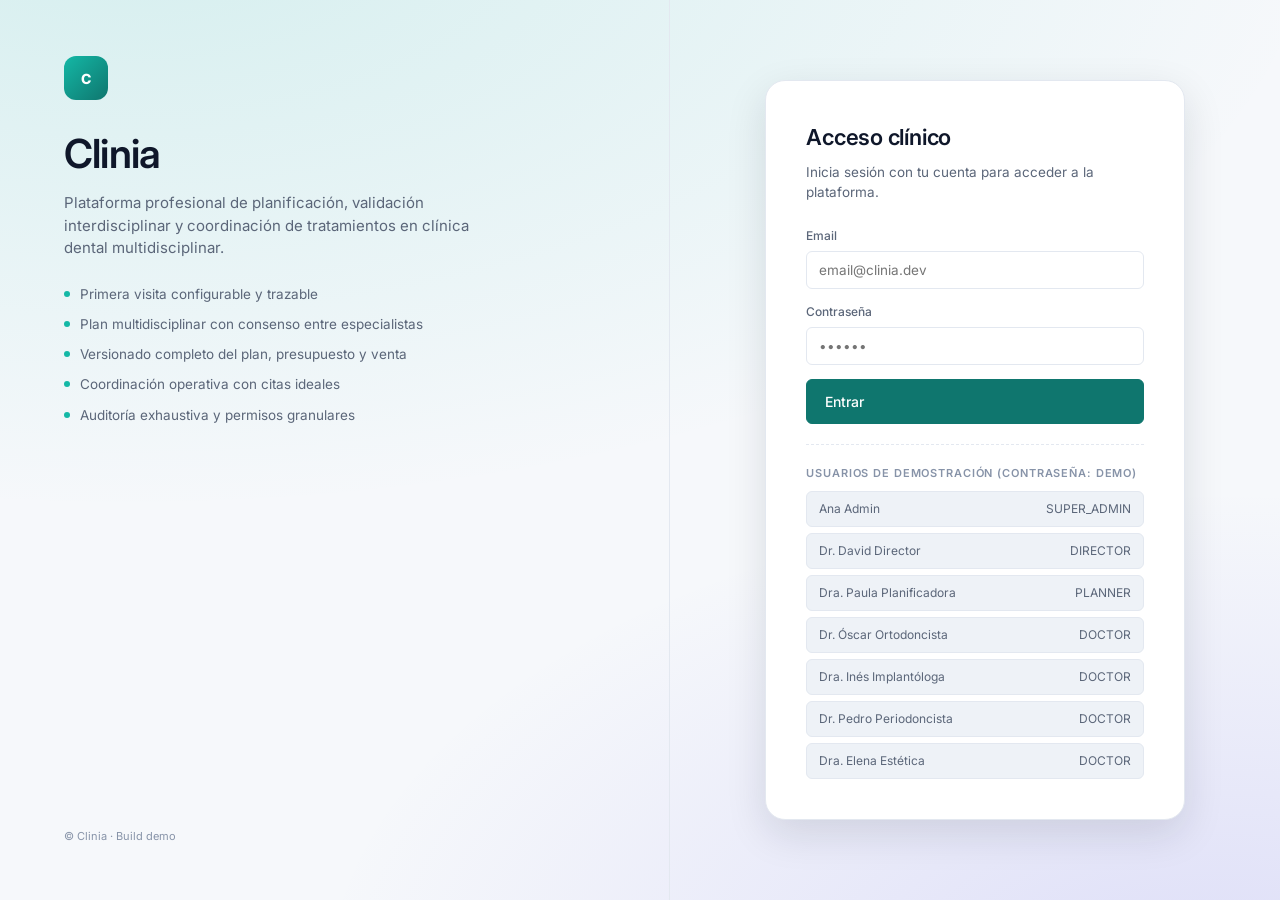
==== commit db351f0d: "feat: Clinia — multidisciplinary dental clinic management platform Transform the repository into Cli" ====
--- a/index.html
+++ b/index.html
@@ -1,568 +1,46 @@
-<!DOCTYPE html>
+<!doctype html>
 <html lang="es">
-<head>
-    <meta charset="UTF-8">
-    <meta name="viewport" content="width=device-width, initial-scale=1.0">
-    <title>DentalPix - Plataforma de Imagen Dental</title>
-    <link rel="stylesheet" href="css/styles.css">
-    <link rel="stylesheet" href="css/templates.css">
-</head>
-<body>
-    <!-- Sidebar Navigation -->
-    <nav id="sidebar">
-        <div class="sidebar-header">
-            <div class="brand">
-                <svg class="brand-icon" viewBox="0 0 40 40" fill="none">
-                    <path d="M20 4C14 4 10 8 8 12C6 16 6 22 8 26C10 30 14 36 17 38C18.5 39 19.5 39 20 38C20.5 39 21.5 39 23 38C26 36 30 30 32 26C34 22 34 16 32 12C30 8 26 4 20 4Z" fill="currentColor" opacity="0.9"/>
-                    <path d="M16 14C16 14 18 16 20 16C22 16 24 14 24 14" stroke="white" stroke-width="1.5" stroke-linecap="round"/>
-                </svg>
-                <span class="brand-name">DentalPix</span>
-            </div>
-        </div>
-        <ul class="nav-links">
-            <li>
-                <a href="#dashboard" class="nav-link active" data-view="dashboard">
-                    <svg viewBox="0 0 24 24" fill="none" stroke="currentColor" stroke-width="2"><path d="M3 9l9-7 9 7v11a2 2 0 0 1-2 2H5a2 2 0 0 1-2-2z"/><polyline points="9 22 9 12 15 12 15 22"/></svg>
-                    <span>Inicio</span>
-                </a>
-            </li>
-            <li>
-                <a href="#patients" class="nav-link" data-view="patients">
-                    <svg viewBox="0 0 24 24" fill="none" stroke="currentColor" stroke-width="2"><path d="M17 21v-2a4 4 0 0 0-4-4H5a4 4 0 0 0-4 4v2"/><circle cx="9" cy="7" r="4"/><path d="M23 21v-2a4 4 0 0 0-3-3.87"/><path d="M16 3.13a4 4 0 0 1 0 7.75"/></svg>
-                    <span>Pacientes</span>
-                </a>
-            </li>
-            <li>
-                <a href="#import" class="nav-link" data-view="import">
-                    <svg viewBox="0 0 24 24" fill="none" stroke="currentColor" stroke-width="2"><path d="M21 15v4a2 2 0 0 1-2 2H5a2 2 0 0 1-2-2v-4"/><polyline points="17 8 12 3 7 8"/><line x1="12" y1="3" x2="12" y2="15"/></svg>
-                    <span>Importar</span>
-                </a>
-            </li>
-            <li>
-                <a href="#templates" class="nav-link" data-view="templates">
-                    <svg viewBox="0 0 24 24" fill="none" stroke="currentColor" stroke-width="2"><rect x="3" y="3" width="18" height="18" rx="2" ry="2"/><line x1="3" y1="9" x2="21" y2="9"/><line x1="9" y1="21" x2="9" y2="9"/></svg>
-                    <span>Plantillas</span>
-                </a>
-            </li>
-            <li>
-                <a href="#whatsapp" class="nav-link" data-view="whatsapp">
-                    <svg viewBox="0 0 24 24" fill="none" stroke="currentColor" stroke-width="2"><path d="M21 11.5a8.38 8.38 0 0 1-.9 3.8 8.5 8.5 0 0 1-7.6 4.7 8.38 8.38 0 0 1-3.8-.9L3 21l1.9-5.7a8.38 8.38 0 0 1-.9-3.8 8.5 8.5 0 0 1 4.7-7.6 8.38 8.38 0 0 1 3.8-.9h.5a8.48 8.48 0 0 1 8 8v.5z"/></svg>
-                    <span>WhatsApp</span>
-                </a>
-            </li>
-            <li>
-                <a href="#settings" class="nav-link" data-view="settings">
-                    <svg viewBox="0 0 24 24" fill="none" stroke="currentColor" stroke-width="2"><circle cx="12" cy="12" r="3"/><path d="M19.4 15a1.65 1.65 0 0 0 .33 1.82l.06.06a2 2 0 0 1 0 2.83 2 2 0 0 1-2.83 0l-.06-.06a1.65 1.65 0 0 0-1.82-.33 1.65 1.65 0 0 0-1 1.51V21a2 2 0 0 1-2 2 2 2 0 0 1-2-2v-.09A1.65 1.65 0 0 0 9 19.4a1.65 1.65 0 0 0-1.82.33l-.06.06a2 2 0 0 1-2.83 0 2 2 0 0 1 0-2.83l.06-.06A1.65 1.65 0 0 0 4.68 15a1.65 1.65 0 0 0-1.51-1H3a2 2 0 0 1-2-2 2 2 0 0 1 2-2h.09A1.65 1.65 0 0 0 4.6 9a1.65 1.65 0 0 0-.33-1.82l-.06-.06a2 2 0 0 1 0-2.83 2 2 0 0 1 2.83 0l.06.06A1.65 1.65 0 0 0 9 4.68a1.65 1.65 0 0 0 1-1.51V3a2 2 0 0 1 2-2 2 2 0 0 1 2 2v.09a1.65 1.65 0 0 0 1 1.51 1.65 1.65 0 0 0 1.82-.33l.06-.06a2 2 0 0 1 2.83 0 2 2 0 0 1 0 2.83l-.06.06A1.65 1.65 0 0 0 19.4 9a1.65 1.65 0 0 0 1.51 1H21a2 2 0 0 1 2 2 2 2 0 0 1-2 2h-.09a1.65 1.65 0 0 0-1.51 1z"/></svg>
-                    <span>Ajustes</span>
-                </a>
-            </li>
-        </ul>
-        <div class="sidebar-footer">
-            <div class="clinic-logo-small" id="sidebarLogo">
-                <svg viewBox="0 0 40 40" fill="none" stroke="currentColor" stroke-width="1.5"><rect x="4" y="4" width="32" height="32" rx="4"/><text x="20" y="25" text-anchor="middle" font-size="10" fill="currentColor" stroke="none">LOGO</text></svg>
-            </div>
-            <span class="clinic-name" id="sidebarClinicName">Mi Clinica</span>
-        </div>
-    </nav>
+  <head>
+    <meta charset="UTF-8" />
+    <meta name="viewport" content="width=device-width, initial-scale=1.0" />
+    <title>Clinia · Plataforma clínica multidisciplinar</title>
+    <link rel="preconnect" href="https://fonts.googleapis.com" />
+    <link rel="preconnect" href="https://fonts.gstatic.com" crossorigin />
+    <link
+      href="https://fonts.googleapis.com/css2?family=Inter:wght@400;500;600;700&display=swap"
+      rel="stylesheet"
+    />
+    <link rel="stylesheet" href="css/design-system.css" />
+    <link rel="stylesheet" href="css/views.css" />
+  </head>
+  <body data-theme="light">
+    <div id="app"></div>
 
-    <!-- Main Content -->
-    <main id="mainContent">
-        <!-- Dashboard View -->
-        <section id="view-dashboard" class="view active">
-            <div class="view-header">
-                <h1>Bienvenido a DentalPix</h1>
-                <p class="subtitle">Plataforma de gestion de imagen dental</p>
-            </div>
-            <div class="stats-grid">
-                <div class="stat-card">
-                    <div class="stat-icon patients-icon">
-                        <svg viewBox="0 0 24 24" fill="none" stroke="currentColor" stroke-width="2"><path d="M17 21v-2a4 4 0 0 0-4-4H5a4 4 0 0 0-4 4v2"/><circle cx="9" cy="7" r="4"/></svg>
-                    </div>
-                    <div class="stat-info">
-                        <span class="stat-number" id="statPatients">0</span>
-                        <span class="stat-label">Pacientes</span>
-                    </div>
-                </div>
-                <div class="stat-card">
-                    <div class="stat-icon photos-icon">
-                        <svg viewBox="0 0 24 24" fill="none" stroke="currentColor" stroke-width="2"><rect x="3" y="3" width="18" height="18" rx="2"/><circle cx="8.5" cy="8.5" r="1.5"/><polyline points="21 15 16 10 5 21"/></svg>
-                    </div>
-                    <div class="stat-info">
-                        <span class="stat-number" id="statPhotos">0</span>
-                        <span class="stat-label">Fotos</span>
-                    </div>
-                </div>
-                <div class="stat-card">
-                    <div class="stat-icon templates-icon">
-                        <svg viewBox="0 0 24 24" fill="none" stroke="currentColor" stroke-width="2"><rect x="3" y="3" width="18" height="18" rx="2" ry="2"/><line x1="3" y1="9" x2="21" y2="9"/><line x1="9" y1="21" x2="9" y2="9"/></svg>
-                    </div>
-                    <div class="stat-info">
-                        <span class="stat-number" id="statTemplates">0</span>
-                        <span class="stat-label">Plantillas Creadas</span>
-                    </div>
-                </div>
-                <div class="stat-card">
-                    <div class="stat-icon sent-icon">
-                        <svg viewBox="0 0 24 24" fill="none" stroke="currentColor" stroke-width="2"><line x1="22" y1="2" x2="11" y2="13"/><polygon points="22 2 15 22 11 13 2 9 22 2"/></svg>
-                    </div>
-                    <div class="stat-info">
-                        <span class="stat-number" id="statSent">0</span>
-                        <span class="stat-label">Enviados</span>
-                    </div>
-                </div>
-            </div>
-            <div class="dashboard-actions">
-                <h2>Acciones Rapidas</h2>
-                <div class="action-cards">
-                    <div class="action-card" onclick="window.app.navigate('import')">
-                        <svg viewBox="0 0 24 24" fill="none" stroke="currentColor" stroke-width="2"><path d="M21 15v4a2 2 0 0 1-2 2H5a2 2 0 0 1-2-2v-4"/><polyline points="17 8 12 3 7 8"/><line x1="12" y1="3" x2="12" y2="15"/></svg>
-                        <h3>Importar Fotos</h3>
-                        <p>Arrastra o selecciona fotos de pacientes</p>
-                    </div>
-                    <div class="action-card" onclick="window.app.navigate('patients')">
-                        <svg viewBox="0 0 24 24" fill="none" stroke="currentColor" stroke-width="2"><path d="M16 21v-2a4 4 0 0 0-4-4H5a4 4 0 0 0-4 4v2"/><circle cx="8.5" cy="7" r="4"/><line x1="20" y1="8" x2="20" y2="14"/><line x1="23" y1="11" x2="17" y2="11"/></svg>
-                        <h3>Nuevo Paciente</h3>
-                        <p>Registra un nuevo paciente</p>
-                    </div>
-                    <div class="action-card" onclick="window.app.navigate('templates')">
-                        <svg viewBox="0 0 24 24" fill="none" stroke="currentColor" stroke-width="2"><rect x="3" y="3" width="18" height="18" rx="2" ry="2"/><line x1="3" y1="9" x2="21" y2="9"/><line x1="9" y1="21" x2="9" y2="9"/></svg>
-                        <h3>Crear Plantilla</h3>
-                        <p>Genera plantillas con fotos del paciente</p>
-                    </div>
-                    <div class="action-card" onclick="window.app.navigate('whatsapp')">
-                        <svg viewBox="0 0 24 24" fill="none" stroke="currentColor" stroke-width="2"><path d="M21 11.5a8.38 8.38 0 0 1-.9 3.8 8.5 8.5 0 0 1-7.6 4.7 8.38 8.38 0 0 1-3.8-.9L3 21l1.9-5.7a8.38 8.38 0 0 1-.9-3.8 8.5 8.5 0 0 1 4.7-7.6 8.38 8.38 0 0 1 3.8-.9h.5a8.48 8.48 0 0 1 8 8v.5z"/></svg>
-                        <h3>Enviar por WhatsApp</h3>
-                        <p>Comparte resultados con pacientes</p>
-                    </div>
-                </div>
-            </div>
-            <div class="recent-activity">
-                <h2>Actividad Reciente</h2>
-                <div id="recentActivity" class="activity-list">
-                    <p class="empty-state">No hay actividad reciente</p>
-                </div>
-            </div>
-        </section>
+    <!-- Core layer -->
+    <script src="js/core/db.js"></script>
+    <script src="js/core/permissions.js"></script>
+    <script src="js/core/auth.js"></script>
+    <script src="js/core/audit.js"></script>
+    <script src="js/core/ui.js"></script>
+    <script src="js/core/router.js"></script>
+    <script src="js/core/seed.js"></script>
 
-        <!-- Patients View -->
-        <section id="view-patients" class="view">
-            <div class="view-header">
-                <h1>Pacientes</h1>
-                <button class="btn btn-primary" id="btnNewPatient">
-                    <svg viewBox="0 0 24 24" fill="none" stroke="currentColor" stroke-width="2"><line x1="12" y1="5" x2="12" y2="19"/><line x1="5" y1="12" x2="19" y2="12"/></svg>
-                    Nuevo Paciente
-                </button>
-            </div>
-            <div class="search-bar">
-                <svg viewBox="0 0 24 24" fill="none" stroke="currentColor" stroke-width="2"><circle cx="11" cy="11" r="8"/><line x1="21" y1="21" x2="16.65" y2="16.65"/></svg>
-                <input type="text" id="searchPatients" placeholder="Buscar paciente por nombre o telefono...">
-            </div>
-            <div id="patientsList" class="patients-grid">
-                <div class="empty-state-card">
-                    <svg viewBox="0 0 24 24" fill="none" stroke="currentColor" stroke-width="1.5"><path d="M16 21v-2a4 4 0 0 0-4-4H5a4 4 0 0 0-4 4v2"/><circle cx="8.5" cy="7" r="4"/><line x1="20" y1="8" x2="20" y2="14"/><line x1="23" y1="11" x2="17" y2="11"/></svg>
-                    <h3>No hay pacientes</h3>
-                    <p>Registra tu primer paciente para comenzar</p>
-                </div>
-            </div>
-        </section>
+    <!-- Modules -->
+    <script src="js/modules/dashboard.js"></script>
+    <script src="js/modules/files.js"></script>
+    <script src="js/modules/chat.js"></script>
+    <script src="js/modules/appointments.js"></script>
+    <script src="js/modules/commercial.js"></script>
+    <script src="js/modules/budget.js"></script>
+    <script src="js/modules/treatmentPlan.js"></script>
+    <script src="js/modules/firstVisit.js"></script>
+    <script src="js/modules/patients.js"></script>
+    <script src="js/modules/catalog.js"></script>
+    <script src="js/modules/users.js"></script>
+    <script src="js/modules/auditView.js"></script>
+    <script src="js/modules/settings.js"></script>
 
-        <!-- Import View -->
-        <section id="view-import" class="view">
-            <div class="view-header">
-                <h1>Importar Fotos</h1>
-                <div class="import-patient-selector">
-                    <label for="importPatientSelect">Paciente:</label>
-                    <select id="importPatientSelect">
-                        <option value="">-- Seleccionar paciente --</option>
-                    </select>
-                    <select id="importPhotoType">
-                        <option value="initial">Fotos Iniciales</option>
-                        <option value="final">Fotos Finales</option>
-                    </select>
-                </div>
-            </div>
-            <div class="import-area" id="dropZone">
-                <div class="drop-zone-content">
-                    <svg viewBox="0 0 64 64" fill="none" stroke="currentColor" stroke-width="2">
-                        <rect x="8" y="8" width="48" height="48" rx="4" stroke-dasharray="4 4"/>
-                        <polyline points="40 28 32 20 24 28"/>
-                        <line x1="32" y1="20" x2="32" y2="44"/>
-                    </svg>
-                    <h3>Arrastra tus fotos aqui</h3>
-                    <p>o haz clic para seleccionar archivos</p>
-                    <p class="drop-hint">Soporta JPG, PNG, WEBP - Maximo 20MB por imagen</p>
-                    <input type="file" id="fileInput" multiple accept="image/*" hidden>
-                    <button class="btn btn-secondary" id="btnSelectFiles">Seleccionar Archivos</button>
-                    <button class="btn btn-outline" id="btnSelectFolder">Seleccionar Carpeta</button>
-                    <input type="file" id="folderInput" webkitdirectory directory multiple hidden>
-                </div>
-            </div>
-            <div class="import-options">
-                <label class="checkbox-label">
-                    <input type="checkbox" id="autoCropEnabled" checked>
-                    <span>Recorte automatico inteligente</span>
-                </label>
-                <label class="checkbox-label">
-                    <input type="checkbox" id="autoEnhance" checked>
-                    <span>Mejora automatica de brillo/contraste</span>
-                </label>
-            </div>
-            <div id="importPreview" class="import-preview" style="display:none">
-                <h2>Vista Previa <span id="importCount"></span></h2>
-                <div id="previewGrid" class="preview-grid"></div>
-                <div class="import-actions">
-                    <button class="btn btn-primary" id="btnConfirmImport">Confirmar Importacion</button>
-                    <button class="btn btn-secondary" id="btnClearImport">Limpiar</button>
-                </div>
-            </div>
-        </section>
-
-        <!-- Templates View -->
-        <section id="view-templates" class="view">
-            <div class="view-header">
-                <h1>Plantillas</h1>
-                <div class="template-controls">
-                    <select id="templatePatientSelect">
-                        <option value="">-- Seleccionar paciente --</option>
-                    </select>
-                    <select id="templateType">
-                        <option value="initial">Plantilla Inicial</option>
-                        <option value="final">Plantilla Final</option>
-                        <option value="comparison">Antes / Despues</option>
-                    </select>
-                </div>
-            </div>
-            <div class="template-selector">
-                <h2>Elige un Estilo de Plantilla</h2>
-                <div id="templateOptions" class="template-options">
-                    <div class="template-option selected" data-template="classic">
-                        <div class="template-thumb classic-thumb">
-                            <div class="t-row"><div class="t-cell"></div><div class="t-cell"></div></div>
-                            <div class="t-row"><div class="t-cell"></div><div class="t-cell"></div></div>
-                        </div>
-                        <span>Clasico 2x2</span>
-                    </div>
-                    <div class="template-option" data-template="modern">
-                        <div class="template-thumb modern-thumb">
-                            <div class="t-cell wide"></div>
-                            <div class="t-row"><div class="t-cell"></div><div class="t-cell"></div><div class="t-cell"></div></div>
-                        </div>
-                        <span>Moderno</span>
-                    </div>
-                    <div class="template-option" data-template="elegant">
-                        <div class="template-thumb elegant-thumb">
-                            <div class="t-row"><div class="t-cell"></div><div class="t-cell tall"></div></div>
-                            <div class="t-cell wide"></div>
-                        </div>
-                        <span>Elegante</span>
-                    </div>
-                    <div class="template-option" data-template="grid3">
-                        <div class="template-thumb grid3-thumb">
-                            <div class="t-row"><div class="t-cell"></div><div class="t-cell"></div><div class="t-cell"></div></div>
-                            <div class="t-row"><div class="t-cell"></div><div class="t-cell"></div><div class="t-cell"></div></div>
-                        </div>
-                        <span>Cuadricula 3x2</span>
-                    </div>
-                    <div class="template-option" data-template="beforeafter">
-                        <div class="template-thumb ba-thumb">
-                            <div class="t-row"><div class="t-cell"></div><div class="t-divider"></div><div class="t-cell"></div></div>
-                        </div>
-                        <span>Antes/Despues</span>
-                    </div>
-                    <div class="template-option" data-template="panoramic">
-                        <div class="template-thumb pano-thumb">
-                            <div class="t-cell wide"></div>
-                            <div class="t-row"><div class="t-cell"></div><div class="t-cell"></div></div>
-                        </div>
-                        <span>Panoramico</span>
-                    </div>
-                </div>
-            </div>
-            <div class="template-customization">
-                <div class="custom-row">
-                    <label>Color de fondo:</label>
-                    <input type="color" id="templateBgColor" value="#1a1a2e">
-                    <label>Color del texto:</label>
-                    <input type="color" id="templateTextColor" value="#ffffff">
-                    <label>Borde de fotos:</label>
-                    <input type="range" id="templateBorderRadius" min="0" max="20" value="8">
-                    <span id="borderRadiusValue">8px</span>
-                </div>
-                <div class="custom-row">
-                    <label>Titulo:</label>
-                    <input type="text" id="templateTitle" placeholder="Ej: Tratamiento Ortodoncia">
-                    <label>Subtitulo:</label>
-                    <input type="text" id="templateSubtitle" placeholder="Ej: Paciente: Juan Garcia">
-                </div>
-            </div>
-            <div class="template-canvas-container">
-                <canvas id="templateCanvas" width="1200" height="900"></canvas>
-            </div>
-            <div class="template-actions">
-                <button class="btn btn-primary" id="btnGenerateTemplate">Generar Plantilla</button>
-                <button class="btn btn-secondary" id="btnDownloadTemplate">Descargar PNG</button>
-                <button class="btn btn-success" id="btnShareWhatsApp">Enviar por WhatsApp</button>
-            </div>
-        </section>
-
-        <!-- WhatsApp View -->
-        <section id="view-whatsapp" class="view">
-            <div class="view-header">
-                <h1>Centro de WhatsApp</h1>
-                <p class="subtitle">Envia plantillas a tus pacientes y gestiona comandos rapidos</p>
-            </div>
-            <div class="whatsapp-layout">
-                <div class="whatsapp-command-panel">
-                    <h2>Comando Rapido</h2>
-                    <p class="help-text">Escribe el nombre del paciente para buscar automaticamente sus fotos y generar la plantilla</p>
-                    <div class="command-input-area">
-                        <div class="command-prefix">&gt;</div>
-                        <input type="text" id="whatsappCommand" placeholder="Nombre del paciente..." autocomplete="off">
-                        <button class="btn btn-primary" id="btnExecuteCommand">Buscar</button>
-                    </div>
-                    <div id="commandResults" class="command-results" style="display:none"></div>
-                </div>
-                <div class="whatsapp-send-panel">
-                    <h2>Envio Directo</h2>
-                    <div class="send-form">
-                        <div class="form-group">
-                            <label>Paciente:</label>
-                            <select id="whatsappPatientSelect">
-                                <option value="">-- Seleccionar --</option>
-                            </select>
-                        </div>
-                        <div class="form-group">
-                            <label>Telefono:</label>
-                            <input type="tel" id="whatsappPhone" placeholder="+34 612 345 678">
-                        </div>
-                        <div class="form-group">
-                            <label>Mensaje:</label>
-                            <textarea id="whatsappMessage" rows="4" placeholder="Hola {nombre}, aqui tienes tus fotos del tratamiento..."></textarea>
-                        </div>
-                        <div class="form-group">
-                            <label>Adjuntar:</label>
-                            <div class="attachment-options">
-                                <label class="checkbox-label">
-                                    <input type="checkbox" id="attachInitial" checked>
-                                    <span>Plantilla Inicial</span>
-                                </label>
-                                <label class="checkbox-label">
-                                    <input type="checkbox" id="attachFinal">
-                                    <span>Plantilla Final</span>
-                                </label>
-                                <label class="checkbox-label">
-                                    <input type="checkbox" id="attachComparison">
-                                    <span>Antes/Despues</span>
-                                </label>
-                            </div>
-                        </div>
-                        <button class="btn btn-success btn-large" id="btnSendWhatsApp">
-                            <svg viewBox="0 0 24 24" fill="none" stroke="currentColor" stroke-width="2"><path d="M21 11.5a8.38 8.38 0 0 1-.9 3.8 8.5 8.5 0 0 1-7.6 4.7 8.38 8.38 0 0 1-3.8-.9L3 21l1.9-5.7a8.38 8.38 0 0 1-.9-3.8 8.5 8.5 0 0 1 4.7-7.6 8.38 8.38 0 0 1 3.8-.9h.5a8.48 8.48 0 0 1 8 8v.5z"/></svg>
-                            Enviar por WhatsApp
-                        </button>
-                    </div>
-                </div>
-            </div>
-            <div class="whatsapp-history">
-                <h2>Historial de Envios</h2>
-                <div id="sendHistory" class="history-list">
-                    <p class="empty-state">No hay envios registrados</p>
-                </div>
-            </div>
-        </section>
-
-        <!-- Settings View -->
-        <section id="view-settings" class="view">
-            <div class="view-header">
-                <h1>Ajustes de la Clinica</h1>
-            </div>
-            <div class="settings-grid">
-                <div class="settings-card">
-                    <h2>Datos de la Clinica</h2>
-                    <div class="form-group">
-                        <label>Nombre de la Clinica:</label>
-                        <input type="text" id="settingClinicName" placeholder="Clinica Dental Ejemplo">
-                    </div>
-                    <div class="form-group">
-                        <label>Telefono:</label>
-                        <input type="tel" id="settingClinicPhone" placeholder="+34 912 345 678">
-                    </div>
-                    <div class="form-group">
-                        <label>Email:</label>
-                        <input type="email" id="settingClinicEmail" placeholder="info@clinica.com">
-                    </div>
-                    <div class="form-group">
-                        <label>Web:</label>
-                        <input type="url" id="settingClinicWeb" placeholder="https://www.clinica.com">
-                    </div>
-                    <div class="form-group">
-                        <label>Direccion:</label>
-                        <input type="text" id="settingClinicAddress" placeholder="Calle Ejemplo 123, Madrid">
-                    </div>
-                </div>
-                <div class="settings-card">
-                    <h2>Logo de la Clinica</h2>
-                    <div class="logo-upload-area" id="logoUploadArea">
-                        <div id="logoPreview" class="logo-preview">
-                            <svg viewBox="0 0 64 64" fill="none" stroke="currentColor" stroke-width="1.5"><rect x="8" y="8" width="48" height="48" rx="8"/><circle cx="24" cy="28" r="6"/><path d="M56 44L42 30L16 56"/></svg>
-                            <p>Arrastra tu logo aqui o haz clic</p>
-                        </div>
-                        <input type="file" id="logoInput" accept="image/*" hidden>
-                    </div>
-                    <button class="btn btn-secondary" id="btnRemoveLogo">Quitar Logo</button>
-                </div>
-                <div class="settings-card">
-                    <h2>Ruta de Pacientes</h2>
-                    <p class="help-text">Configura la ruta base donde se guardan las carpetas de los pacientes. Cada paciente tendra su propia carpeta con subcarpetas para fotos iniciales y finales.</p>
-                    <div class="form-group">
-                        <label>Ruta base:</label>
-                        <input type="text" id="settingBasePath" placeholder="C:\Clinica\Pacientes">
-                    </div>
-                    <div class="folder-structure-preview">
-                        <code>
-                            <div>📁 Pacientes/</div>
-                            <div>&nbsp;&nbsp;📁 Garcia_Juan/</div>
-                            <div>&nbsp;&nbsp;&nbsp;&nbsp;📁 01_Inicial/</div>
-                            <div>&nbsp;&nbsp;&nbsp;&nbsp;&nbsp;&nbsp;📷 foto1.jpg</div>
-                            <div>&nbsp;&nbsp;&nbsp;&nbsp;📁 02_Progreso/</div>
-                            <div>&nbsp;&nbsp;&nbsp;&nbsp;📁 03_Final/</div>
-                            <div>&nbsp;&nbsp;&nbsp;&nbsp;&nbsp;&nbsp;📷 foto1.jpg</div>
-                        </code>
-                    </div>
-                </div>
-                <div class="settings-card">
-                    <h2>Mensajes Predeterminados</h2>
-                    <div class="form-group">
-                        <label>Mensaje inicial:</label>
-                        <textarea id="settingMsgInitial" rows="3" placeholder="Hola {nombre}, estas son las fotos del inicio de tu tratamiento en {clinica}.">Hola {nombre}, estas son las fotos del inicio de tu tratamiento en {clinica}. Estamos encantados de acompanarte en este proceso.</textarea>
-                    </div>
-                    <div class="form-group">
-                        <label>Mensaje final:</label>
-                        <textarea id="settingMsgFinal" rows="3" placeholder="Hola {nombre}, mira los increibles resultados de tu tratamiento en {clinica}!">Hola {nombre}, mira los increibles resultados de tu tratamiento en {clinica}! Estamos muy contentos con tu progreso. Si conoces a alguien que necesite tratamiento, no dudes en recomendarnos.</textarea>
-                    </div>
-                    <div class="form-group">
-                        <label>Mensaje comparacion:</label>
-                        <textarea id="settingMsgComparison" rows="3" placeholder="Hola {nombre}, observa tu transformacion antes y despues...">Hola {nombre}, observa tu increible transformacion con {clinica}! Antes y despues de tu tratamiento. Nos encanta ver estos resultados.</textarea>
-                    </div>
-                </div>
-            </div>
-            <div class="settings-actions">
-                <button class="btn btn-primary" id="btnSaveSettings">Guardar Ajustes</button>
-                <button class="btn btn-danger" id="btnResetSettings">Restablecer</button>
-            </div>
-        </section>
-    </main>
-
-    <!-- Modal: New Patient -->
-    <div class="modal-overlay" id="modalNewPatient">
-        <div class="modal">
-            <div class="modal-header">
-                <h2>Nuevo Paciente</h2>
-                <button class="modal-close" data-close-modal="modalNewPatient">&times;</button>
-            </div>
-            <div class="modal-body">
-                <div class="form-group">
-                    <label>Nombre completo:</label>
-                    <input type="text" id="patientName" placeholder="Juan Garcia Lopez" required>
-                </div>
-                <div class="form-group">
-                    <label>Telefono (WhatsApp):</label>
-                    <input type="tel" id="patientPhone" placeholder="+34 612 345 678">
-                </div>
-                <div class="form-group">
-                    <label>Email:</label>
-                    <input type="email" id="patientEmail" placeholder="juan@email.com">
-                </div>
-                <div class="form-group">
-                    <label>Tratamiento:</label>
-                    <select id="patientTreatment">
-                        <option value="ortodoncia">Ortodoncia</option>
-                        <option value="blanqueamiento">Blanqueamiento</option>
-                        <option value="implantes">Implantes</option>
-                        <option value="carillas">Carillas</option>
-                        <option value="endodoncia">Endodoncia</option>
-                        <option value="periodoncia">Periodoncia</option>
-                        <option value="otro">Otro</option>
-                    </select>
-                </div>
-                <div class="form-group">
-                    <label>Notas:</label>
-                    <textarea id="patientNotes" rows="2" placeholder="Notas adicionales..."></textarea>
-                </div>
-            </div>
-            <div class="modal-footer">
-                <button class="btn btn-secondary" data-close-modal="modalNewPatient">Cancelar</button>
-                <button class="btn btn-primary" id="btnSavePatient">Guardar Paciente</button>
-            </div>
-        </div>
-    </div>
-
-    <!-- Modal: Patient Detail -->
-    <div class="modal-overlay" id="modalPatientDetail">
-        <div class="modal modal-large">
-            <div class="modal-header">
-                <h2 id="detailPatientName">Paciente</h2>
-                <button class="modal-close" data-close-modal="modalPatientDetail">&times;</button>
-            </div>
-            <div class="modal-body">
-                <div class="patient-detail-tabs">
-                    <button class="tab-btn active" data-tab="info">Info</button>
-                    <button class="tab-btn" data-tab="initial-photos">Fotos Iniciales</button>
-                    <button class="tab-btn" data-tab="final-photos">Fotos Finales</button>
-                </div>
-                <div class="tab-content active" id="tab-info">
-                    <div id="patientDetailInfo"></div>
-                </div>
-                <div class="tab-content" id="tab-initial-photos">
-                    <div id="initialPhotosGrid" class="photos-grid"></div>
-                    <button class="btn btn-secondary btn-small" id="btnAddInitialPhotos">Agregar Fotos Iniciales</button>
-                </div>
-                <div class="tab-content" id="tab-final-photos">
-                    <div id="finalPhotosGrid" class="photos-grid"></div>
-                    <button class="btn btn-secondary btn-small" id="btnAddFinalPhotos">Agregar Fotos Finales</button>
-                </div>
-            </div>
-            <div class="modal-footer">
-                <button class="btn btn-danger" id="btnDeletePatient">Eliminar Paciente</button>
-                <button class="btn btn-primary" id="btnCreateTemplateFromDetail">Crear Plantilla</button>
-            </div>
-        </div>
-    </div>
-
-    <!-- Toast Container -->
-    <div id="toastContainer" class="toast-container"></div>
-
-    <!-- Before/After Comparison Slider (Overlay) -->
-    <div class="comparison-overlay" id="comparisonOverlay" style="display:none">
-        <div class="comparison-container">
-            <button class="modal-close comparison-close" id="closeComparison">&times;</button>
-            <h2>Comparacion Antes / Despues</h2>
-            <div class="comparison-slider" id="comparisonSlider">
-                <div class="comparison-before" id="comparisonBefore">
-                    <img id="comparisonBeforeImg" alt="Antes">
-                    <span class="comparison-label">ANTES</span>
-                </div>
-                <div class="comparison-after" id="comparisonAfter">
-                    <img id="comparisonAfterImg" alt="Despues">
-                    <span class="comparison-label">DESPUES</span>
-                </div>
-                <div class="comparison-handle" id="comparisonHandle">
-                    <div class="handle-line"></div>
-                    <div class="handle-circle">
-                        <svg viewBox="0 0 24 24" fill="none" stroke="white" stroke-width="2"><polyline points="15 18 9 12 15 6"/><polyline points="9 18 15 12 9 6" transform="translate(6,0)"/></svg>
-                    </div>
-                    <div class="handle-line"></div>
-                </div>
-            </div>
-        </div>
-    </div>
-
-    <script src="js/storage.js"></script>
-    <script src="js/cropper.js"></script>
-    <script src="js/templates.js"></script>
-    <script src="js/whatsapp.js"></script>
-    <script src="js/patients.js"></script>
-    <script src="js/ui.js"></script>
-    <script src="js/app.js"></script>
-</body>
+    <!-- Bootstrap -->
+    <script src="js/main.js"></script>
+  </body>
 </html>
--- a/css/design-system.css
+++ b/css/design-system.css
@@ -0,0 +1,1056 @@
+/* ============================================================
+   Clinia — Design System
+   Tokens, reset, typography, layout, components
+   ============================================================ */
+
+/* ---------- Tokens ---------- */
+:root {
+  /* Palette — neutral + clinical teal */
+  --c-bg: #f6f8fb;
+  --c-bg-alt: #eef2f7;
+  --c-surface: #ffffff;
+  --c-surface-2: #f9fbfd;
+  --c-border: #e3e8f0;
+  --c-border-strong: #cfd7e3;
+  --c-text: #0f172a;
+  --c-text-muted: #5b6679;
+  --c-text-soft: #8793a8;
+
+  --c-brand: #0f766e;          /* teal-700 */
+  --c-brand-600: #0d6862;
+  --c-brand-500: #14b8a6;
+  --c-brand-50: #ecfdf5;
+  --c-accent: #4f46e5;         /* indigo-600 */
+  --c-accent-50: #eef2ff;
+
+  --c-danger: #dc2626;
+  --c-danger-50: #fef2f2;
+  --c-warn: #d97706;
+  --c-warn-50: #fffbeb;
+  --c-success: #059669;
+  --c-success-50: #ecfdf5;
+  --c-info: #2563eb;
+  --c-info-50: #eff6ff;
+
+  /* Specialty colors */
+  --sp-ortho: #6366f1;
+  --sp-surgery: #dc2626;
+  --sp-perio: #059669;
+  --sp-esthetic: #db2777;
+  --sp-conservative: #0891b2;
+  --sp-prostho: #7c3aed;
+  --sp-endo: #ea580c;
+  --sp-pedo: #f59e0b;
+  --sp-occlusion: #475569;
+  --sp-hygiene: #14b8a6;
+
+  /* Typography */
+  --font-sans: 'Inter', -apple-system, BlinkMacSystemFont, 'Segoe UI', Roboto,
+    'Helvetica Neue', Arial, sans-serif;
+  --font-mono: 'JetBrains Mono', ui-monospace, SFMono-Regular, Menlo, monospace;
+
+  --fz-xs: 11px;
+  --fz-sm: 13px;
+  --fz-md: 14px;
+  --fz-lg: 16px;
+  --fz-xl: 20px;
+  --fz-2xl: 26px;
+  --fz-3xl: 32px;
+
+  /* Radii */
+  --r-sm: 6px;
+  --r-md: 10px;
+  --r-lg: 14px;
+  --r-xl: 20px;
+
+  /* Shadows */
+  --sh-xs: 0 1px 2px rgba(15, 23, 42, 0.06);
+  --sh-sm: 0 1px 3px rgba(15, 23, 42, 0.08), 0 1px 2px rgba(15, 23, 42, 0.04);
+  --sh-md: 0 4px 14px rgba(15, 23, 42, 0.08);
+  --sh-lg: 0 14px 40px rgba(15, 23, 42, 0.12);
+
+  /* Spacing scale */
+  --sp-1: 4px;
+  --sp-2: 8px;
+  --sp-3: 12px;
+  --sp-4: 16px;
+  --sp-5: 20px;
+  --sp-6: 24px;
+  --sp-8: 32px;
+  --sp-10: 40px;
+  --sp-12: 48px;
+
+  /* Layout */
+  --sidebar-w: 248px;
+  --topbar-h: 64px;
+  --container-max: 1400px;
+}
+
+/* ---------- Dark theme ---------- */
+body[data-theme='dark'] {
+  --c-bg: #0b1220;
+  --c-bg-alt: #111a2b;
+  --c-surface: #121c2e;
+  --c-surface-2: #172236;
+  --c-border: #22304a;
+  --c-border-strong: #2f4161;
+  --c-text: #eef3fb;
+  --c-text-muted: #aab6cc;
+  --c-text-soft: #7d8ba6;
+  --c-brand-50: #0f2a2a;
+  --c-accent-50: #1a1d40;
+}
+
+/* ---------- Reset ---------- */
+*,
+*::before,
+*::after {
+  box-sizing: border-box;
+}
+html,
+body {
+  margin: 0;
+  padding: 0;
+  height: 100%;
+}
+body {
+  font-family: var(--font-sans);
+  font-size: var(--fz-md);
+  color: var(--c-text);
+  background: var(--c-bg);
+  line-height: 1.5;
+  -webkit-font-smoothing: antialiased;
+}
+button {
+  font: inherit;
+  color: inherit;
+  cursor: pointer;
+}
+input,
+select,
+textarea,
+button {
+  font-family: inherit;
+}
+a {
+  color: inherit;
+  text-decoration: none;
+}
+img {
+  max-width: 100%;
+  display: block;
+}
+h1,
+h2,
+h3,
+h4 {
+  margin: 0 0 var(--sp-2) 0;
+  font-weight: 600;
+  letter-spacing: -0.01em;
+}
+h1 {
+  font-size: var(--fz-2xl);
+}
+h2 {
+  font-size: var(--fz-xl);
+}
+h3 {
+  font-size: var(--fz-lg);
+}
+p {
+  margin: 0 0 var(--sp-3) 0;
+}
+small {
+  color: var(--c-text-muted);
+  font-size: var(--fz-xs);
+}
+code,
+pre {
+  font-family: var(--font-mono);
+  font-size: 12.5px;
+}
+
+/* ---------- Login ---------- */
+.login-shell {
+  min-height: 100vh;
+  display: grid;
+  grid-template-columns: 1.1fr 1fr;
+  background: radial-gradient(
+      1200px 600px at 10% -10%,
+      rgba(20, 184, 166, 0.15),
+      transparent
+    ),
+    radial-gradient(900px 500px at 95% 110%, rgba(79, 70, 229, 0.15), transparent),
+    var(--c-bg);
+}
+.login-hero {
+  padding: 56px 64px;
+  display: flex;
+  flex-direction: column;
+  justify-content: space-between;
+  border-right: 1px solid var(--c-border);
+}
+.login-hero h1 {
+  font-size: 40px;
+  letter-spacing: -0.02em;
+  margin-top: 24px;
+}
+.login-hero p {
+  color: var(--c-text-muted);
+  max-width: 440px;
+  font-size: 15px;
+}
+.login-hero .bullets {
+  list-style: none;
+  padding: 0;
+  margin: 24px 0 0 0;
+  display: grid;
+  gap: 10px;
+  max-width: 480px;
+}
+.login-hero .bullets li {
+  color: var(--c-text-muted);
+  display: flex;
+  gap: 10px;
+  align-items: flex-start;
+  font-size: 13.5px;
+}
+.login-hero .bullets li::before {
+  content: '';
+  display: inline-block;
+  width: 6px;
+  height: 6px;
+  border-radius: 50%;
+  background: var(--c-brand-500);
+  margin-top: 7px;
+  flex-shrink: 0;
+}
+.login-panel {
+  display: flex;
+  align-items: center;
+  justify-content: center;
+  padding: 48px;
+}
+.login-card {
+  background: var(--c-surface);
+  border: 1px solid var(--c-border);
+  border-radius: var(--r-xl);
+  padding: 40px;
+  max-width: 420px;
+  width: 100%;
+  box-shadow: var(--sh-lg);
+}
+.login-card h2 {
+  font-size: 22px;
+}
+.login-card .sub {
+  color: var(--c-text-muted);
+  margin-bottom: 24px;
+  font-size: 13.5px;
+}
+.login-card .demo-users {
+  margin-top: 20px;
+  padding-top: 20px;
+  border-top: 1px dashed var(--c-border);
+}
+.login-card .demo-users h4 {
+  font-size: 11px;
+  text-transform: uppercase;
+  letter-spacing: 0.08em;
+  color: var(--c-text-soft);
+  margin-bottom: 10px;
+}
+.login-card .demo-user-list {
+  display: grid;
+  gap: 6px;
+}
+.login-card .demo-user-list button {
+  display: flex;
+  justify-content: space-between;
+  gap: 8px;
+  background: var(--c-bg-alt);
+  border: 1px solid var(--c-border);
+  padding: 8px 12px;
+  border-radius: var(--r-sm);
+  font-size: 12px;
+  color: var(--c-text-muted);
+  transition: all 0.15s;
+}
+.login-card .demo-user-list button:hover {
+  border-color: var(--c-brand);
+  color: var(--c-text);
+}
+
+/* ---------- App shell ---------- */
+.app-shell {
+  display: grid;
+  grid-template-columns: var(--sidebar-w) 1fr;
+  grid-template-rows: var(--topbar-h) 1fr;
+  grid-template-areas:
+    'sidebar topbar'
+    'sidebar main';
+  min-height: 100vh;
+}
+.sidebar {
+  grid-area: sidebar;
+  background: var(--c-surface);
+  border-right: 1px solid var(--c-border);
+  display: flex;
+  flex-direction: column;
+  position: sticky;
+  top: 0;
+  height: 100vh;
+  overflow-y: auto;
+}
+.sidebar .brand {
+  display: flex;
+  align-items: center;
+  gap: 10px;
+  padding: 20px 20px 16px 20px;
+  border-bottom: 1px solid var(--c-border);
+}
+.sidebar .brand-logo {
+  width: 34px;
+  height: 34px;
+  border-radius: 10px;
+  background: linear-gradient(135deg, var(--c-brand-500), var(--c-brand));
+  display: grid;
+  place-items: center;
+  color: white;
+  font-weight: 700;
+  letter-spacing: -0.02em;
+}
+.sidebar .brand-name {
+  font-weight: 700;
+  letter-spacing: -0.01em;
+  font-size: 17px;
+}
+.sidebar .brand-name span {
+  color: var(--c-brand);
+}
+.sidebar .nav {
+  padding: 14px 10px;
+  display: flex;
+  flex-direction: column;
+  gap: 2px;
+  flex: 1;
+}
+.sidebar .nav .group-label {
+  font-size: 10.5px;
+  text-transform: uppercase;
+  letter-spacing: 0.08em;
+  color: var(--c-text-soft);
+  padding: 14px 12px 6px 12px;
+}
+.sidebar .nav a {
+  display: flex;
+  align-items: center;
+  gap: 10px;
+  padding: 9px 12px;
+  border-radius: var(--r-sm);
+  color: var(--c-text-muted);
+  font-size: 13.5px;
+  font-weight: 500;
+  transition: background 0.12s, color 0.12s;
+}
+.sidebar .nav a:hover {
+  background: var(--c-bg-alt);
+  color: var(--c-text);
+}
+.sidebar .nav a.active {
+  background: var(--c-brand-50);
+  color: var(--c-brand);
+}
+.sidebar .nav a .icon {
+  width: 18px;
+  height: 18px;
+  flex-shrink: 0;
+}
+.sidebar .sidebar-footer {
+  padding: 12px 16px 18px;
+  border-top: 1px solid var(--c-border);
+  color: var(--c-text-soft);
+  font-size: 11px;
+}
+
+/* topbar */
+.topbar {
+  grid-area: topbar;
+  background: var(--c-surface);
+  border-bottom: 1px solid var(--c-border);
+  display: flex;
+  align-items: center;
+  justify-content: space-between;
+  padding: 0 24px;
+  position: sticky;
+  top: 0;
+  z-index: 20;
+}
+.topbar .breadcrumbs {
+  display: flex;
+  align-items: center;
+  gap: 8px;
+  color: var(--c-text-muted);
+  font-size: 13px;
+}
+.topbar .breadcrumbs .sep {
+  color: var(--c-text-soft);
+}
+.topbar .right {
+  display: flex;
+  align-items: center;
+  gap: 12px;
+}
+.topbar .search {
+  position: relative;
+}
+.topbar .search input {
+  width: 280px;
+  padding: 8px 12px 8px 34px;
+  border-radius: var(--r-sm);
+  border: 1px solid var(--c-border);
+  background: var(--c-bg);
+  font-size: 13px;
+  outline: none;
+}
+.topbar .search input:focus {
+  border-color: var(--c-brand);
+  box-shadow: 0 0 0 3px rgba(20, 184, 166, 0.12);
+}
+.topbar .search .icon {
+  position: absolute;
+  left: 11px;
+  top: 50%;
+  transform: translateY(-50%);
+  color: var(--c-text-soft);
+  pointer-events: none;
+}
+.topbar .user-chip {
+  display: flex;
+  align-items: center;
+  gap: 10px;
+  padding: 6px 10px 6px 6px;
+  border: 1px solid var(--c-border);
+  border-radius: 30px;
+  background: var(--c-bg);
+  font-size: 12.5px;
+}
+.topbar .user-chip .avatar {
+  width: 28px;
+  height: 28px;
+  border-radius: 50%;
+  background: linear-gradient(135deg, var(--c-brand), var(--c-accent));
+  color: white;
+  display: grid;
+  place-items: center;
+  font-weight: 600;
+  font-size: 11px;
+}
+.topbar .icon-btn {
+  width: 34px;
+  height: 34px;
+  border-radius: 10px;
+  background: var(--c-bg);
+  border: 1px solid var(--c-border);
+  display: grid;
+  place-items: center;
+  color: var(--c-text-muted);
+  transition: 0.15s;
+}
+.topbar .icon-btn:hover {
+  background: var(--c-bg-alt);
+  color: var(--c-text);
+}
+.topbar .icon-btn .dot {
+  position: absolute;
+  width: 8px;
+  height: 8px;
+  background: var(--c-danger);
+  border-radius: 50%;
+  top: 6px;
+  right: 6px;
+  border: 2px solid var(--c-surface);
+}
+
+/* main */
+.main {
+  grid-area: main;
+  padding: 28px 32px 48px 32px;
+  overflow-x: hidden;
+  max-width: 100%;
+}
+.page-header {
+  display: flex;
+  align-items: flex-start;
+  justify-content: space-between;
+  margin-bottom: 24px;
+  gap: 16px;
+}
+.page-header h1 {
+  font-size: var(--fz-2xl);
+  margin: 0;
+}
+.page-header .subtitle {
+  color: var(--c-text-muted);
+  margin-top: 2px;
+  font-size: 13.5px;
+}
+.page-header .actions {
+  display: flex;
+  gap: 8px;
+}
+
+/* ---------- Components ---------- */
+.btn {
+  display: inline-flex;
+  align-items: center;
+  gap: 6px;
+  padding: 9px 14px;
+  border-radius: var(--r-sm);
+  border: 1px solid var(--c-border);
+  background: var(--c-surface);
+  color: var(--c-text);
+  font-size: 13px;
+  font-weight: 500;
+  transition: all 0.15s;
+}
+.btn:hover {
+  background: var(--c-bg-alt);
+  border-color: var(--c-border-strong);
+}
+.btn-primary {
+  background: var(--c-brand);
+  color: white;
+  border-color: var(--c-brand);
+}
+.btn-primary:hover {
+  background: var(--c-brand-600);
+  border-color: var(--c-brand-600);
+}
+.btn-accent {
+  background: var(--c-accent);
+  color: white;
+  border-color: var(--c-accent);
+}
+.btn-ghost {
+  background: transparent;
+  border-color: transparent;
+  color: var(--c-text-muted);
+}
+.btn-ghost:hover {
+  background: var(--c-bg-alt);
+  color: var(--c-text);
+}
+.btn-danger {
+  background: var(--c-surface);
+  color: var(--c-danger);
+  border-color: var(--c-border);
+}
+.btn-danger:hover {
+  background: var(--c-danger-50);
+  border-color: var(--c-danger);
+}
+.btn-sm {
+  padding: 6px 10px;
+  font-size: 12px;
+}
+.btn-lg {
+  padding: 11px 18px;
+  font-size: 14px;
+}
+.btn[disabled] {
+  opacity: 0.55;
+  cursor: not-allowed;
+}
+
+.badge {
+  display: inline-flex;
+  align-items: center;
+  gap: 4px;
+  padding: 3px 8px;
+  border-radius: 999px;
+  font-size: 11px;
+  font-weight: 600;
+  background: var(--c-bg-alt);
+  color: var(--c-text-muted);
+  border: 1px solid var(--c-border);
+}
+.badge.brand {
+  background: var(--c-brand-50);
+  color: var(--c-brand);
+  border-color: transparent;
+}
+.badge.danger {
+  background: var(--c-danger-50);
+  color: var(--c-danger);
+  border-color: transparent;
+}
+.badge.warn {
+  background: var(--c-warn-50);
+  color: var(--c-warn);
+  border-color: transparent;
+}
+.badge.success {
+  background: var(--c-success-50);
+  color: var(--c-success);
+  border-color: transparent;
+}
+.badge.info {
+  background: var(--c-info-50);
+  color: var(--c-info);
+  border-color: transparent;
+}
+.badge.accent {
+  background: var(--c-accent-50);
+  color: var(--c-accent);
+  border-color: transparent;
+}
+.badge.dot::before {
+  content: '';
+  width: 6px;
+  height: 6px;
+  border-radius: 50%;
+  background: currentColor;
+  display: inline-block;
+}
+
+/* card */
+.card {
+  background: var(--c-surface);
+  border: 1px solid var(--c-border);
+  border-radius: var(--r-lg);
+  padding: 20px;
+  box-shadow: var(--sh-xs);
+}
+.card + .card {
+  margin-top: 16px;
+}
+.card-header {
+  display: flex;
+  align-items: center;
+  justify-content: space-between;
+  margin-bottom: 14px;
+}
+.card-header h3 {
+  margin: 0;
+  font-size: 15px;
+}
+.card-title {
+  font-size: 15px;
+  font-weight: 600;
+}
+
+/* grid helpers */
+.grid {
+  display: grid;
+  gap: 16px;
+}
+.grid-2 {
+  grid-template-columns: repeat(2, minmax(0, 1fr));
+}
+.grid-3 {
+  grid-template-columns: repeat(3, minmax(0, 1fr));
+}
+.grid-4 {
+  grid-template-columns: repeat(4, minmax(0, 1fr));
+}
+@media (max-width: 1100px) {
+  .grid-4 {
+    grid-template-columns: repeat(2, minmax(0, 1fr));
+  }
+  .grid-3 {
+    grid-template-columns: repeat(2, minmax(0, 1fr));
+  }
+}
+@media (max-width: 720px) {
+  .grid-2,
+  .grid-3,
+  .grid-4 {
+    grid-template-columns: 1fr;
+  }
+}
+
+/* KPI card */
+.kpi {
+  background: var(--c-surface);
+  border: 1px solid var(--c-border);
+  border-radius: var(--r-lg);
+  padding: 18px 20px;
+  box-shadow: var(--sh-xs);
+}
+.kpi .label {
+  font-size: 12px;
+  color: var(--c-text-muted);
+  text-transform: uppercase;
+  letter-spacing: 0.05em;
+}
+.kpi .value {
+  font-size: 28px;
+  font-weight: 700;
+  letter-spacing: -0.02em;
+  margin-top: 4px;
+}
+.kpi .delta {
+  font-size: 12px;
+  color: var(--c-success);
+}
+.kpi .delta.down {
+  color: var(--c-danger);
+}
+.kpi .sub {
+  color: var(--c-text-soft);
+  font-size: 11px;
+  margin-top: 2px;
+}
+
+/* tables */
+.table {
+  width: 100%;
+  border-collapse: collapse;
+  font-size: 13px;
+}
+.table th,
+.table td {
+  text-align: left;
+  padding: 12px 14px;
+  border-bottom: 1px solid var(--c-border);
+}
+.table th {
+  font-size: 11px;
+  text-transform: uppercase;
+  letter-spacing: 0.05em;
+  color: var(--c-text-soft);
+  font-weight: 600;
+  background: var(--c-surface-2);
+}
+.table tr:hover td {
+  background: var(--c-bg-alt);
+}
+.table .row-link {
+  cursor: pointer;
+}
+
+/* form controls */
+.form-field {
+  display: flex;
+  flex-direction: column;
+  gap: 6px;
+  margin-bottom: 14px;
+}
+.form-field label {
+  font-size: 12px;
+  font-weight: 500;
+  color: var(--c-text-muted);
+}
+.form-field input[type='text'],
+.form-field input[type='email'],
+.form-field input[type='password'],
+.form-field input[type='number'],
+.form-field input[type='date'],
+.form-field input[type='tel'],
+.form-field select,
+.form-field textarea {
+  width: 100%;
+  padding: 10px 12px;
+  border: 1px solid var(--c-border);
+  border-radius: var(--r-sm);
+  background: var(--c-surface);
+  color: var(--c-text);
+  font-size: 13.5px;
+  outline: none;
+  transition: border 0.15s, box-shadow 0.15s;
+}
+.form-field textarea {
+  min-height: 92px;
+  resize: vertical;
+  font-family: inherit;
+}
+.form-field input:focus,
+.form-field select:focus,
+.form-field textarea:focus {
+  border-color: var(--c-brand);
+  box-shadow: 0 0 0 3px rgba(20, 184, 166, 0.12);
+}
+.form-field .hint {
+  font-size: 11px;
+  color: var(--c-text-soft);
+}
+.form-row {
+  display: grid;
+  gap: 14px;
+  grid-template-columns: repeat(2, 1fr);
+}
+.form-row-3 {
+  grid-template-columns: repeat(3, 1fr);
+}
+@media (max-width: 720px) {
+  .form-row,
+  .form-row-3 {
+    grid-template-columns: 1fr;
+  }
+}
+
+/* modal */
+.modal-backdrop {
+  position: fixed;
+  inset: 0;
+  background: rgba(15, 23, 42, 0.35);
+  backdrop-filter: blur(3px);
+  display: grid;
+  place-items: center;
+  z-index: 100;
+  padding: 24px;
+}
+.modal {
+  background: var(--c-surface);
+  border-radius: var(--r-lg);
+  box-shadow: var(--sh-lg);
+  width: min(720px, 100%);
+  max-height: 90vh;
+  overflow: hidden;
+  display: flex;
+  flex-direction: column;
+}
+.modal.lg {
+  width: min(960px, 100%);
+}
+.modal .modal-header {
+  padding: 18px 22px;
+  border-bottom: 1px solid var(--c-border);
+  display: flex;
+  justify-content: space-between;
+  align-items: center;
+}
+.modal .modal-header h3 {
+  margin: 0;
+  font-size: 16px;
+}
+.modal .modal-body {
+  padding: 22px;
+  overflow-y: auto;
+}
+.modal .modal-footer {
+  padding: 14px 22px;
+  border-top: 1px solid var(--c-border);
+  display: flex;
+  gap: 10px;
+  justify-content: flex-end;
+  background: var(--c-surface-2);
+}
+.modal .close-btn {
+  background: transparent;
+  border: none;
+  color: var(--c-text-soft);
+  font-size: 22px;
+  line-height: 1;
+}
+
+/* toast */
+.toast-container {
+  position: fixed;
+  bottom: 24px;
+  right: 24px;
+  display: flex;
+  flex-direction: column;
+  gap: 10px;
+  z-index: 200;
+}
+.toast {
+  background: var(--c-surface);
+  border: 1px solid var(--c-border);
+  border-left: 4px solid var(--c-brand);
+  border-radius: var(--r-sm);
+  padding: 12px 16px;
+  box-shadow: var(--sh-md);
+  font-size: 13px;
+  min-width: 260px;
+  max-width: 360px;
+  animation: toastIn 0.2s ease-out;
+}
+.toast.error {
+  border-left-color: var(--c-danger);
+}
+.toast.warn {
+  border-left-color: var(--c-warn);
+}
+.toast.success {
+  border-left-color: var(--c-success);
+}
+@keyframes toastIn {
+  from {
+    transform: translateY(10px);
+    opacity: 0;
+  }
+  to {
+    transform: none;
+    opacity: 1;
+  }
+}
+
+/* empty */
+.empty {
+  text-align: center;
+  padding: 48px 20px;
+  color: var(--c-text-muted);
+}
+.empty .icon {
+  font-size: 28px;
+  margin-bottom: 8px;
+  opacity: 0.5;
+}
+.empty h3 {
+  color: var(--c-text);
+}
+
+/* tabs */
+.tabs {
+  display: flex;
+  gap: 2px;
+  border-bottom: 1px solid var(--c-border);
+  margin-bottom: 18px;
+}
+.tabs .tab {
+  padding: 10px 16px;
+  font-size: 13px;
+  color: var(--c-text-muted);
+  border-bottom: 2px solid transparent;
+  font-weight: 500;
+  background: transparent;
+  border-left: none;
+  border-right: none;
+  border-top: none;
+}
+.tabs .tab:hover {
+  color: var(--c-text);
+}
+.tabs .tab.active {
+  color: var(--c-brand);
+  border-bottom-color: var(--c-brand);
+}
+
+/* helpers */
+.row {
+  display: flex;
+  align-items: center;
+  gap: 10px;
+}
+.row-sb {
+  display: flex;
+  justify-content: space-between;
+  align-items: center;
+  gap: 10px;
+}
+.row-wrap {
+  display: flex;
+  flex-wrap: wrap;
+  gap: 8px;
+  align-items: center;
+}
+.mt-0 {
+  margin-top: 0 !important;
+}
+.mt-1 {
+  margin-top: 6px;
+}
+.mt-2 {
+  margin-top: 12px;
+}
+.mt-3 {
+  margin-top: 18px;
+}
+.mt-4 {
+  margin-top: 24px;
+}
+.mb-0 {
+  margin-bottom: 0 !important;
+}
+.text-muted {
+  color: var(--c-text-muted);
+}
+.text-soft {
+  color: var(--c-text-soft);
+}
+.text-right {
+  text-align: right;
+}
+.text-center {
+  text-align: center;
+}
+.nowrap {
+  white-space: nowrap;
+}
+.hide {
+  display: none !important;
+}
+.mono {
+  font-family: var(--font-mono);
+}
+.truncate {
+  overflow: hidden;
+  text-overflow: ellipsis;
+  white-space: nowrap;
+}
+.sep-line {
+  height: 1px;
+  background: var(--c-border);
+  margin: 18px 0;
+}
+
+/* status pill */
+.status {
+  display: inline-flex;
+  align-items: center;
+  gap: 5px;
+  padding: 3px 9px;
+  border-radius: 999px;
+  font-size: 11px;
+  font-weight: 600;
+  border: 1px solid transparent;
+}
+.status::before {
+  content: '';
+  width: 6px;
+  height: 6px;
+  border-radius: 50%;
+  background: currentColor;
+}
+.status.draft {
+  background: #f1f5f9;
+  color: #64748b;
+}
+.status.pending {
+  background: var(--c-warn-50);
+  color: var(--c-warn);
+}
+.status.validating {
+  background: var(--c-info-50);
+  color: var(--c-info);
+}
+.status.validated {
+  background: var(--c-success-50);
+  color: var(--c-success);
+}
+.status.rejected {
+  background: var(--c-danger-50);
+  color: var(--c-danger);
+}
+.status.changes {
+  background: #fef3c7;
+  color: #92400e;
+}
+.status.budgeted {
+  background: var(--c-accent-50);
+  color: var(--c-accent);
+}
+.status.accepted {
+  background: var(--c-success-50);
+  color: var(--c-success);
+}
+.status.partial {
+  background: #ede9fe;
+  color: #6d28d9;
+}
+.status.in-progress {
+  background: var(--c-brand-50);
+  color: var(--c-brand);
+}
--- a/css/views.css
+++ b/css/views.css
@@ -0,0 +1,620 @@
+/* ============================================================
+   Clinia — View-specific styles
+   ============================================================ */
+
+/* ---------- Dashboard ---------- */
+.dashboard-welcome {
+  background: linear-gradient(120deg, var(--c-brand), var(--c-accent));
+  color: white;
+  border-radius: var(--r-lg);
+  padding: 24px 28px;
+  margin-bottom: 24px;
+  display: flex;
+  justify-content: space-between;
+  align-items: center;
+}
+.dashboard-welcome h1 {
+  margin: 0;
+  font-size: 24px;
+}
+.dashboard-welcome p {
+  margin-top: 4px;
+  opacity: 0.85;
+  font-size: 13.5px;
+}
+.dashboard-kpis {
+  display: grid;
+  grid-template-columns: repeat(4, 1fr);
+  gap: 16px;
+  margin-bottom: 24px;
+}
+@media (max-width: 1100px) {
+  .dashboard-kpis {
+    grid-template-columns: repeat(2, 1fr);
+  }
+}
+.dashboard-main {
+  display: grid;
+  grid-template-columns: 2fr 1fr;
+  gap: 16px;
+}
+@media (max-width: 1100px) {
+  .dashboard-main {
+    grid-template-columns: 1fr;
+  }
+}
+
+.activity-list {
+  display: flex;
+  flex-direction: column;
+  gap: 10px;
+}
+.activity-item {
+  display: flex;
+  gap: 12px;
+  padding: 10px;
+  border-radius: var(--r-sm);
+  transition: background 0.15s;
+}
+.activity-item:hover {
+  background: var(--c-bg-alt);
+}
+.activity-item .avatar {
+  width: 32px;
+  height: 32px;
+  border-radius: 50%;
+  background: var(--c-brand-50);
+  color: var(--c-brand);
+  display: grid;
+  place-items: center;
+  font-weight: 600;
+  font-size: 12px;
+  flex-shrink: 0;
+}
+.activity-item .text {
+  flex: 1;
+  font-size: 13px;
+  color: var(--c-text);
+}
+.activity-item .time {
+  font-size: 11px;
+  color: var(--c-text-soft);
+}
+
+/* ---------- Patient list ---------- */
+.filters-bar {
+  display: flex;
+  gap: 10px;
+  margin-bottom: 16px;
+  align-items: center;
+  flex-wrap: wrap;
+}
+.filters-bar .form-field {
+  margin-bottom: 0;
+}
+.filters-bar input[type='text'],
+.filters-bar select {
+  padding: 8px 12px;
+  border: 1px solid var(--c-border);
+  border-radius: var(--r-sm);
+  background: var(--c-surface);
+  font-size: 13px;
+  min-width: 180px;
+}
+
+.patient-table {
+  background: var(--c-surface);
+  border: 1px solid var(--c-border);
+  border-radius: var(--r-lg);
+  overflow: hidden;
+}
+.patient-table .avatar {
+  width: 30px;
+  height: 30px;
+  border-radius: 50%;
+  background: linear-gradient(135deg, var(--c-brand-500), var(--c-accent));
+  color: white;
+  display: grid;
+  place-items: center;
+  font-weight: 600;
+  font-size: 11px;
+  flex-shrink: 0;
+}
+.patient-row-name {
+  display: flex;
+  align-items: center;
+  gap: 10px;
+  font-weight: 500;
+}
+.patient-row-name small {
+  display: block;
+  color: var(--c-text-muted);
+  font-weight: 400;
+  margin-top: 1px;
+}
+
+/* ---------- Patient detail ---------- */
+.patient-header {
+  background: var(--c-surface);
+  border: 1px solid var(--c-border);
+  border-radius: var(--r-lg);
+  padding: 24px;
+  margin-bottom: 20px;
+  display: flex;
+  gap: 20px;
+  align-items: center;
+}
+.patient-header .avatar {
+  width: 64px;
+  height: 64px;
+  border-radius: 18px;
+  background: linear-gradient(135deg, var(--c-brand), var(--c-accent));
+  color: white;
+  display: grid;
+  place-items: center;
+  font-size: 22px;
+  font-weight: 700;
+  flex-shrink: 0;
+}
+.patient-header h1 {
+  margin: 0;
+  font-size: 22px;
+}
+.patient-header .meta {
+  display: flex;
+  gap: 16px;
+  flex-wrap: wrap;
+  color: var(--c-text-muted);
+  font-size: 12.5px;
+  margin-top: 4px;
+}
+.patient-header .meta span {
+  display: inline-flex;
+  align-items: center;
+  gap: 6px;
+}
+.patient-header .actions {
+  margin-left: auto;
+  display: flex;
+  gap: 8px;
+}
+
+.patient-tabs {
+  margin-bottom: 16px;
+}
+.info-grid {
+  display: grid;
+  grid-template-columns: repeat(2, 1fr);
+  gap: 20px;
+}
+.info-grid dl {
+  margin: 0;
+  display: grid;
+  grid-template-columns: 160px 1fr;
+  row-gap: 10px;
+  column-gap: 12px;
+  font-size: 13px;
+}
+.info-grid dt {
+  color: var(--c-text-soft);
+  font-weight: 500;
+}
+.info-grid dd {
+  margin: 0;
+  color: var(--c-text);
+}
+@media (max-width: 900px) {
+  .info-grid {
+    grid-template-columns: 1fr;
+  }
+}
+
+/* ---------- First Visit wizard ---------- */
+.wizard {
+  display: grid;
+  grid-template-columns: 240px 1fr;
+  gap: 20px;
+}
+@media (max-width: 900px) {
+  .wizard {
+    grid-template-columns: 1fr;
+  }
+}
+.wizard .steps {
+  background: var(--c-surface);
+  border: 1px solid var(--c-border);
+  border-radius: var(--r-lg);
+  padding: 14px;
+  position: sticky;
+  top: 96px;
+  align-self: start;
+  max-height: calc(100vh - 120px);
+  overflow-y: auto;
+}
+.wizard .step {
+  display: flex;
+  align-items: flex-start;
+  gap: 10px;
+  padding: 10px 8px;
+  border-radius: var(--r-sm);
+  cursor: pointer;
+  font-size: 13px;
+  color: var(--c-text-muted);
+  width: 100%;
+  text-align: left;
+  background: transparent;
+  border: 1px solid transparent;
+}
+.wizard .step:hover {
+  background: var(--c-bg-alt);
+  color: var(--c-text);
+}
+.wizard .step.active {
+  background: var(--c-brand-50);
+  color: var(--c-brand);
+  border-color: transparent;
+}
+.wizard .step .n {
+  width: 22px;
+  height: 22px;
+  border-radius: 50%;
+  background: var(--c-bg-alt);
+  color: var(--c-text-muted);
+  font-size: 11px;
+  font-weight: 600;
+  display: grid;
+  place-items: center;
+  flex-shrink: 0;
+}
+.wizard .step.active .n {
+  background: var(--c-brand);
+  color: white;
+}
+.wizard .step.done .n {
+  background: var(--c-success);
+  color: white;
+}
+.wizard .content {
+  background: var(--c-surface);
+  border: 1px solid var(--c-border);
+  border-radius: var(--r-lg);
+  padding: 24px 28px;
+  min-height: 400px;
+}
+.wizard .content h2 {
+  margin-top: 0;
+}
+.wizard-nav {
+  display: flex;
+  justify-content: space-between;
+  margin-top: 24px;
+  padding-top: 16px;
+  border-top: 1px solid var(--c-border);
+}
+
+/* ---------- Treatment plan ---------- */
+.plan-header {
+  display: grid;
+  grid-template-columns: 1fr auto;
+  gap: 14px;
+  margin-bottom: 16px;
+  align-items: center;
+}
+.plan-meta {
+  display: flex;
+  gap: 16px;
+  color: var(--c-text-muted);
+  font-size: 12.5px;
+  flex-wrap: wrap;
+}
+
+.plan-timeline {
+  display: grid;
+  grid-template-columns: 200px 1fr;
+  gap: 0;
+  border: 1px solid var(--c-border);
+  border-radius: var(--r-lg);
+  overflow: hidden;
+  background: var(--c-surface);
+}
+.plan-phases {
+  border-right: 1px solid var(--c-border);
+  background: var(--c-surface-2);
+}
+.plan-phase {
+  padding: 14px 16px;
+  border-bottom: 1px solid var(--c-border);
+  font-weight: 600;
+  font-size: 13px;
+  cursor: pointer;
+  color: var(--c-text-muted);
+}
+.plan-phase.active {
+  background: var(--c-surface);
+  color: var(--c-text);
+  border-left: 3px solid var(--c-brand);
+  padding-left: 13px;
+}
+.plan-phase small {
+  display: block;
+  color: var(--c-text-soft);
+  font-weight: 400;
+  margin-top: 2px;
+}
+
+.plan-items {
+  padding: 10px;
+  display: flex;
+  flex-direction: column;
+  gap: 10px;
+}
+.plan-item {
+  border: 1px solid var(--c-border);
+  border-radius: var(--r-md);
+  padding: 14px 16px;
+  background: var(--c-surface);
+  transition: box-shadow 0.15s, border-color 0.15s;
+  position: relative;
+}
+.plan-item:hover {
+  box-shadow: var(--sh-sm);
+  border-color: var(--c-border-strong);
+}
+.plan-item-head {
+  display: flex;
+  justify-content: space-between;
+  gap: 10px;
+  align-items: flex-start;
+}
+.plan-item-title {
+  font-weight: 600;
+  font-size: 14px;
+  margin: 0;
+}
+.plan-item-desc {
+  color: var(--c-text-muted);
+  font-size: 12.5px;
+  margin-top: 4px;
+}
+.plan-item-meta {
+  display: flex;
+  gap: 8px;
+  flex-wrap: wrap;
+  margin-top: 10px;
+}
+.specialty-chip {
+  display: inline-flex;
+  align-items: center;
+  gap: 5px;
+  padding: 3px 8px;
+  border-radius: 999px;
+  font-size: 11px;
+  font-weight: 600;
+  background: var(--c-bg-alt);
+  color: var(--c-text);
+}
+.specialty-chip::before {
+  content: '';
+  width: 6px;
+  height: 6px;
+  border-radius: 50%;
+  background: var(--specialty-color, var(--c-text-soft));
+}
+
+/* Consensus panel */
+.consensus-panel {
+  display: flex;
+  flex-direction: column;
+  gap: 8px;
+}
+.consensus-row {
+  display: flex;
+  justify-content: space-between;
+  align-items: center;
+  padding: 10px 12px;
+  background: var(--c-surface-2);
+  border: 1px solid var(--c-border);
+  border-radius: var(--r-sm);
+  font-size: 13px;
+}
+.consensus-row .sp-name {
+  display: flex;
+  align-items: center;
+  gap: 8px;
+  font-weight: 500;
+}
+
+/* Versions */
+.version-list {
+  display: flex;
+  flex-direction: column;
+  gap: 8px;
+}
+.version-item {
+  display: flex;
+  justify-content: space-between;
+  padding: 10px 12px;
+  border: 1px solid var(--c-border);
+  border-radius: var(--r-sm);
+  font-size: 13px;
+  cursor: pointer;
+}
+.version-item:hover {
+  background: var(--c-bg-alt);
+}
+.version-item.active {
+  border-color: var(--c-brand);
+  background: var(--c-brand-50);
+}
+
+/* Budget */
+.budget-totals {
+  display: grid;
+  grid-template-columns: repeat(3, 1fr);
+  gap: 14px;
+  margin-top: 16px;
+}
+.budget-totals .kpi .value {
+  font-size: 22px;
+}
+
+/* Appointment ideal */
+.appt-list {
+  display: flex;
+  flex-direction: column;
+  gap: 12px;
+}
+.appt-card {
+  background: var(--c-surface);
+  border: 1px solid var(--c-border);
+  border-radius: var(--r-md);
+  padding: 16px;
+  display: grid;
+  grid-template-columns: 64px 1fr auto;
+  gap: 16px;
+  align-items: center;
+}
+.appt-card .order {
+  width: 48px;
+  height: 48px;
+  border-radius: 12px;
+  background: var(--c-brand-50);
+  color: var(--c-brand);
+  display: grid;
+  place-items: center;
+  font-weight: 700;
+  font-size: 18px;
+}
+
+/* Chat */
+.chat-wrap {
+  display: grid;
+  grid-template-rows: 1fr auto;
+  height: 520px;
+  background: var(--c-surface);
+  border: 1px solid var(--c-border);
+  border-radius: var(--r-lg);
+  overflow: hidden;
+}
+.chat-messages {
+  padding: 16px;
+  overflow-y: auto;
+  display: flex;
+  flex-direction: column;
+  gap: 10px;
+}
+.chat-msg {
+  max-width: 72%;
+  padding: 10px 14px;
+  border-radius: 12px;
+  background: var(--c-bg-alt);
+  color: var(--c-text);
+  font-size: 13px;
+  align-self: flex-start;
+}
+.chat-msg .author {
+  font-size: 11px;
+  color: var(--c-text-muted);
+  font-weight: 600;
+  margin-bottom: 3px;
+}
+.chat-msg.mine {
+  align-self: flex-end;
+  background: var(--c-brand-50);
+  color: var(--c-text);
+}
+.chat-msg .time {
+  font-size: 10.5px;
+  color: var(--c-text-soft);
+  margin-top: 4px;
+}
+.chat-input {
+  display: flex;
+  gap: 8px;
+  padding: 12px;
+  border-top: 1px solid var(--c-border);
+  background: var(--c-surface-2);
+}
+.chat-input input {
+  flex: 1;
+  padding: 9px 12px;
+  border: 1px solid var(--c-border);
+  border-radius: var(--r-sm);
+  background: var(--c-surface);
+  font-size: 13px;
+}
+
+/* Files */
+.file-grid {
+  display: grid;
+  grid-template-columns: repeat(auto-fill, minmax(160px, 1fr));
+  gap: 12px;
+}
+.file-tile {
+  border: 1px solid var(--c-border);
+  border-radius: var(--r-md);
+  padding: 10px;
+  background: var(--c-surface);
+  font-size: 12px;
+}
+.file-tile .thumb {
+  aspect-ratio: 1;
+  background: var(--c-bg-alt);
+  border-radius: var(--r-sm);
+  margin-bottom: 8px;
+  display: grid;
+  place-items: center;
+  color: var(--c-text-soft);
+  font-size: 11px;
+  overflow: hidden;
+}
+.file-tile .thumb img {
+  width: 100%;
+  height: 100%;
+  object-fit: cover;
+}
+.file-tile .name {
+  font-weight: 500;
+  color: var(--c-text);
+  overflow: hidden;
+  text-overflow: ellipsis;
+  white-space: nowrap;
+}
+.file-tile .cat {
+  color: var(--c-text-soft);
+  font-size: 11px;
+}
+
+/* Validation decisions */
+.decision-group {
+  display: flex;
+  gap: 8px;
+  margin-top: 10px;
+}
+.decision-group button {
+  flex: 1;
+}
+
+/* Diff */
+.diff-row {
+  display: grid;
+  grid-template-columns: 1fr 1fr;
+  gap: 16px;
+  border: 1px solid var(--c-border);
+  border-radius: var(--r-md);
+  padding: 12px;
+  margin-bottom: 8px;
+  font-size: 13px;
+}
+.diff-row .a {
+  color: var(--c-danger);
+  background: var(--c-danger-50);
+  padding: 6px 8px;
+  border-radius: var(--r-sm);
+}
+.diff-row .b {
+  color: var(--c-success);
+  background: var(--c-success-50);
+  padding: 6px 8px;
+  border-radius: var(--r-sm);
+}
